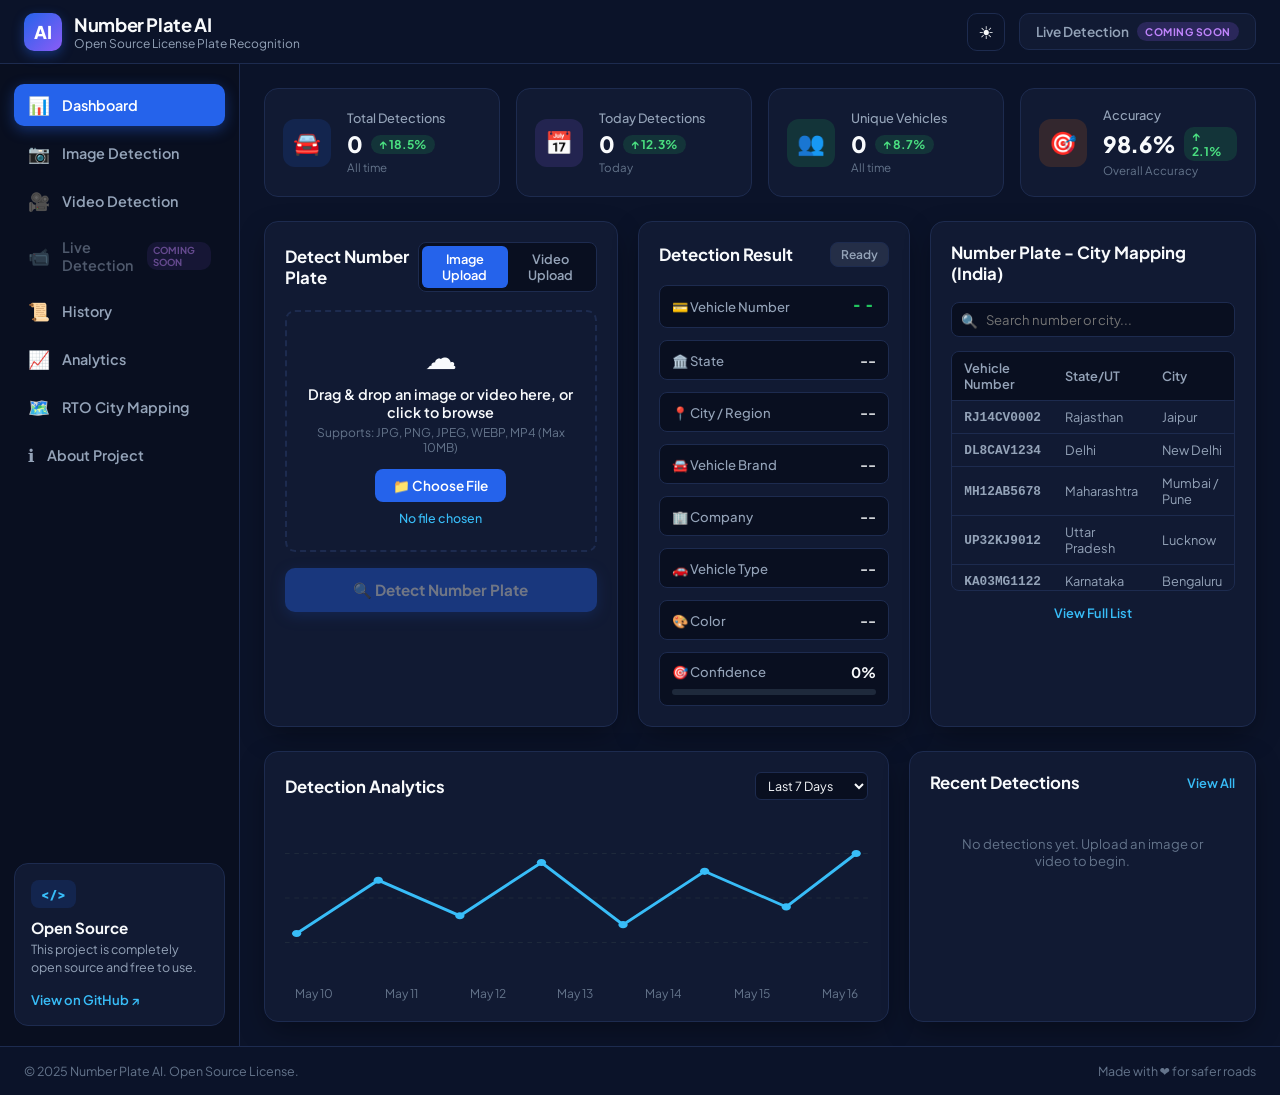
==== frontend/index.html @ 5624653c "Relabel Number Plate to Vehicle Number in dashboard result card" ====
<!DOCTYPE html>
<html lang="en">
<head>
  <meta charset="UTF-8">
  <meta name="viewport" content="width=device-width, initial-scale=1.0">
  <title>Number Plate AI - Open Source License Plate Recognition</title>
  <link rel="stylesheet" href="style.css">
  <link rel="preconnect" href="https://fonts.googleapis.com">
  <link rel="preconnect" href="https://fonts.gstatic.com" crossorigin>
  <link href="https://fonts.googleapis.com/css2?family=Plus+Jakarta+Sans:wght@400;500;600;700;800&display=swap" rel="stylesheet">
</head>
<body class="dark-theme">

  <!-- Top Navigation Header -->
  <header class="top-nav">
    <div class="brand">
      <div class="logo-box">AI</div>
      <div class="brand-text">
        <span class="brand-title">Number Plate AI</span>
        <span class="brand-subtitle">Open Source License Plate Recognition</span>
      </div>
    </div>
    
    <div class="top-actions">
      <button class="icon-btn" id="themeToggleBtn" title="Toggle Theme">
        ☀️
      </button>
      <button class="live-btn disabled-btn" title="Live Camera Feed">
        Live Detection <span class="badge-purple">COMING SOON</span>
      </button>
    </div>
  </header>

  <div class="app-layout">
    
    <!-- Sidebar Navigation -->
    <aside class="sidebar">
      <nav class="nav-menu">
        <a href="#dashboard" class="nav-item active" data-tab="dashboard">
          <span class="nav-icon">📊</span> Dashboard
        </a>
        <a href="#image-detection" class="nav-item" data-tab="image">
          <span class="nav-icon">📷</span> Image Detection
        </a>
        <a href="#video-detection" class="nav-item" data-tab="video">
          <span class="nav-icon">🎥</span> Video Detection
        </a>
        <a href="#live-detection" class="nav-item disabled-link">
          <span class="nav-icon">📹</span> Live Detection <span class="badge-purple-sm">COMING SOON</span>
        </a>
        <a href="#history" class="nav-item" data-tab="history">
          <span class="nav-icon">📜</span> History
        </a>
        <a href="#analytics" class="nav-item" data-tab="analytics">
          <span class="nav-icon">📈</span> Analytics
        </a>
        <a href="#rto-mapping" class="nav-item" data-tab="rto">
          <span class="nav-icon">🗺️</span> RTO City Mapping
        </a>
        <a href="#about" class="nav-item" data-tab="about">
          <span class="nav-icon">ℹ️</span> About Project
        </a>
      </nav>

      <div class="sidebar-card">
        <div class="code-icon">&lt;/&gt;</div>
        <h4>Open Source</h4>
        <p>This project is completely open source and free to use.</p>
        <a href="https://github.com/abhinishtiwari/Number-Plate-Detection-Using-Computer-Vision-.git" target="_blank" class="github-link">
          View on GitHub ↗
        </a>
      </div>
    </aside>

    <!-- Main Content Dashboard -->
    <main class="main-content">

      <!-- Top 4 Stats Cards Grid -->
      <section class="stats-grid">
        <div class="stat-card">
          <div class="stat-icon icon-blue">🚘</div>
          <div class="stat-info">
            <span class="stat-label">Total Detections</span>
            <div class="stat-val-row">
              <span class="stat-value" id="totalDetectionsVal">0</span>
              <span class="stat-badge badge-green">↑ 18.5%</span>
            </div>
            <span class="stat-sub">All time</span>
          </div>
        </div>

        <div class="stat-card">
          <div class="stat-icon icon-purple">📅</div>
          <div class="stat-info">
            <span class="stat-label">Today Detections</span>
            <div class="stat-val-row">
              <span class="stat-value" id="todayDetectionsVal">0</span>
              <span class="stat-badge badge-green">↑ 12.3%</span>
            </div>
            <span class="stat-sub">Today</span>
          </div>
        </div>

        <div class="stat-card">
          <div class="stat-icon icon-green">👥</div>
          <div class="stat-info">
            <span class="stat-label">Unique Vehicles</span>
            <div class="stat-val-row">
              <span class="stat-value" id="uniqueVehiclesVal">0</span>
              <span class="stat-badge badge-green">↑ 8.7%</span>
            </div>
            <span class="stat-sub">All time</span>
          </div>
        </div>

        <div class="stat-card">
          <div class="stat-icon icon-orange">🎯</div>
          <div class="stat-info">
            <span class="stat-label">Accuracy</span>
            <div class="stat-val-row">
              <span class="stat-value">98.6%</span>
              <span class="stat-badge badge-green">↑ 2.1%</span>
            </div>
            <span class="stat-sub">Overall Accuracy</span>
          </div>
        </div>
      </section>

      <!-- Center Detection Section -->
      <section class="dashboard-grid">
        
        <!-- Left: Upload & Detection Card -->
        <div class="card detect-card">
          <div class="card-header">
            <h3>Detect Number Plate</h3>
            <div class="tab-pills">
              <button class="pill-btn active" id="tabImageUpload">Image Upload</button>
              <button class="pill-btn" id="tabVideoUpload">Video Upload</button>
            </div>
          </div>

          <!-- Image Upload Area -->
          <div class="upload-box" id="dropZone">
            <div class="upload-icon-cloud">☁️</div>
            <p class="drop-text">Drag & drop an image or video here, or click to browse</p>
            <p class="drop-subtext">Supports: JPG, PNG, JPEG, WEBP, MP4 (Max 10MB)</p>
            
            <label for="fileInput" class="btn-choose">
              📁 Choose File
            </label>
            <input type="file" id="fileInput" accept="image/*,video/*">
            <input type="file" id="videoInput" accept="video/*" style="display:none;">
            <span class="selected-name" id="fileNameDisplay">No file chosen</span>
          </div>

          <!-- Detection Status Indicator -->
          <div id="statusBox" class="status-banner hidden">
            <div id="spinner" class="spinner-sm hidden"></div>
            <span id="statusMessage">Checking server connection...</span>
          </div>

          <!-- Media Preview & Canvas -->
          <div class="preview-container hidden" id="previewContainer">
            <canvas id="resultCanvas"></canvas>
            <video id="videoPreview" controls class="hidden"></video>
          </div>

          <button id="detectBtn" class="btn-primary-full" disabled>
            🔍 Detect Number Plate
          </button>
        </div>

        <!-- Middle: Detection Result Card -->
        <div class="card result-card">
          <div class="card-header">
            <h3>Detection Result</h3>
            <span class="badge-idle" id="resultStatusBadge">Ready</span>
          </div>

          <div class="result-details">
            <div class="detail-row highlight-row">
              <span class="detail-label">💳 Vehicle Number</span>
              <span class="detail-val plate-green" id="resPlateText">--</span>
            </div>

            <div class="detail-row">
              <span class="detail-label">🏛️ State</span>
              <span class="detail-val" id="resState">--</span>
            </div>

            <div class="detail-row">
              <span class="detail-label">📍 City / Region</span>
              <span class="detail-val" id="resCity">--</span>
            </div>

            <div class="detail-row">
              <span class="detail-label">🚘 Vehicle Brand</span>
              <span class="detail-val" id="resBrand">--</span>
            </div>

            <div class="detail-row">
              <span class="detail-label">🏢 Company</span>
              <span class="detail-val" id="resCompany">--</span>
            </div>

            <div class="detail-row">
              <span class="detail-label">🚗 Vehicle Type</span>
              <span class="detail-val" id="resVehicleType">--</span>
            </div>

            <div class="detail-row">
              <span class="detail-label">🎨 Color</span>
              <span class="detail-val" id="resColor">--</span>
            </div>

            <div class="detail-row flex-col">
              <div class="flex-between">
                <span class="detail-label">🎯 Confidence</span>
                <span class="detail-val bold" id="resConfidence">0%</span>
              </div>
              <div class="progress-bar-bg">
                <div class="progress-bar-fill" id="confProgressBar" style="width: 0%;"></div>
              </div>
            </div>
          </div>
        </div>

        <!-- Right: Indian RTO Mapping Card -->
        <div class="card rto-card">
          <div class="card-header">
            <h3>Number Plate - City Mapping (India)</h3>
          </div>

          <div class="search-box">
            <input type="text" id="rtoSearchInput" placeholder="Search number or city...">
            <span class="search-icon">🔍</span>
          </div>

          <div class="table-wrapper">
            <table class="rto-table">
              <thead>
                <tr>
                  <th>Vehicle Number</th>
                  <th>State/UT</th>
                  <th>City</th>
                </tr>
              </thead>
              <tbody id="rtoTableBody">
                <tr>
                  <td class="bold-text">RJ14CV0002</td>
                  <td>Rajasthan</td>
                  <td>Jaipur</td>
                </tr>
                <tr>
                  <td class="bold-text">DL8CAV1234</td>
                  <td>Delhi</td>
                  <td>New Delhi</td>
                </tr>
                <tr>
                  <td class="bold-text">MH12AB5678</td>
                  <td>Maharashtra</td>
                  <td>Mumbai / Pune</td>
                </tr>
                <tr>
                  <td class="bold-text">UP32KJ9012</td>
                  <td>Uttar Pradesh</td>
                  <td>Lucknow</td>
                </tr>
                <tr>
                  <td class="bold-text">KA03MG1122</td>
                  <td>Karnataka</td>
                  <td>Bengaluru</td>
                </tr>
                <tr>
                  <td class="bold-text">HR26DQ9999</td>
                  <td>Haryana</td>
                  <td>Gurugram</td>
                </tr>
                <tr>
                  <td class="bold-text">TN01AB1111</td>
                  <td>Tamil Nadu</td>
                  <td>Chennai</td>
                </tr>
              </tbody>
            </table>
          </div>
          <div class="card-footer-link">
            <a href="#" id="viewFullRtoBtn">View Full List</a>
          </div>
        </div>
      </section>

      <!-- Bottom Analytics & Recent Detections Grid -->
      <section class="bottom-grid">
        
        <!-- Left: Analytics Line Chart -->
        <div class="card analytics-card">
          <div class="card-header">
            <h3>Detection Analytics</h3>
            <select class="select-dropdown" id="analyticsRange">
              <option value="7">Last 7 Days</option>
              <option value="30">Last 30 Days</option>
            </select>
          </div>

          <div class="chart-container">
            <svg class="analytics-svg" viewBox="0 0 500 180" preserveAspectRatio="none">
              <line x1="0" y1="40" x2="500" y2="40" stroke="#1e293b" stroke-dasharray="4" />
              <line x1="0" y1="90" x2="500" y2="90" stroke="#1e293b" stroke-dasharray="4" />
              <line x1="0" y1="140" x2="500" y2="140" stroke="#1e293b" stroke-dasharray="4" />

              <polyline
                fill="none"
                stroke="#38bdf8"
                stroke-width="3"
                points="10,130 80,70 150,110 220,50 290,120 360,60 430,100 490,40"
              />

              <circle cx="10" cy="130" r="4" fill="#38bdf8" />
              <circle cx="80" cy="70" r="4" fill="#38bdf8" />
              <circle cx="150" cy="110" r="4" fill="#38bdf8" />
              <circle cx="220" cy="50" r="4" fill="#38bdf8" />
              <circle cx="290" cy="120" r="4" fill="#38bdf8" />
              <circle cx="360" cy="60" r="4" fill="#38bdf8" />
              <circle cx="430" cy="100" r="4" fill="#38bdf8" />
              <circle cx="490" cy="40" r="4" fill="#38bdf8" />
            </svg>
            <div class="chart-labels">
              <span>May 10</span>
              <span>May 11</span>
              <span>May 12</span>
              <span>May 13</span>
              <span>May 14</span>
              <span>May 15</span>
              <span>May 16</span>
            </div>
          </div>
        </div>

        <!-- Right: Recent Detections List -->
        <div class="card recent-card">
          <div class="card-header">
            <h3>Recent Detections</h3>
            <a href="#" class="link-sm" id="viewAllRecentBtn">View All</a>
          </div>

          <div class="recent-list" id="recentDetectionsList">
            <div class="empty-recent-msg" id="emptyRecentMsg">
              <span>No detections yet. Upload an image or video to begin.</span>
            </div>
          </div>
        </div>

      </section>

    </main>

  </div>

  <!-- Footer -->
  <footer class="app-footer">
    <span>© 2025 Number Plate AI. Open Source License.</span>
    <span>Made with ❤️ for safer roads</span>
  </footer>

  <script src="script.js"></script>
</body>
</html>
---- frontend/style.css ----
:root {
  --bg-color: #0b1329;
  --nav-bg: #0b1329;
  --sidebar-bg: #090f20;
  --card-bg: #111a33;
  --card-border: #1d2b4f;
  --card-hover: #172445;
  
  --text-primary: #f8fafc;
  --text-secondary: #94a3b8;
  --text-muted: #64748b;
  
  --accent-blue: #2563eb;
  --accent-blue-hover: #1d4ed8;
  --accent-cyan: #38bdf8;
  --accent-green: #22c55e;
  --accent-purple: #8b5cf6;
  --accent-orange: #f97316;
  
  --badge-green-bg: rgba(34, 197, 94, 0.15);
  --badge-green-text: #4ade80;
  --badge-purple-bg: rgba(139, 92, 246, 0.2);
  --badge-purple-text: #c084fc;
  --badge-idle-bg: rgba(148, 163, 184, 0.15);
  --badge-idle-text: #94a3b8;
  
  --radius-xl: 18px;
  --radius-lg: 14px;
  --radius-md: 10px;
  --radius-sm: 6px;
  
  --shadow: 0 10px 30px -5px rgba(0, 0, 0, 0.4);
}

.light-theme {
  --bg-color: #f1f5f9;
  --nav-bg: #ffffff;
  --sidebar-bg: #ffffff;
  --card-bg: #ffffff;
  --card-border: #e2e8f0;
  --card-hover: #f8fafc;
  --text-primary: #0f172a;
  --text-secondary: #475569;
  --text-muted: #94a3b8;
}

* {
  box-sizing: border-box;
  margin: 0;
  padding: 0;
  font-family: 'Plus Jakarta Sans', system-ui, -apple-system, sans-serif;
}

body {
  background-color: var(--bg-color);
  color: var(--text-primary);
  min-height: 100vh;
  display: flex;
  flex-direction: column;
}

/* Top Navigation Bar */
.top-nav {
  height: 64px;
  background-color: var(--nav-bg);
  border-bottom: 1px solid var(--card-border);
  display: flex;
  align-items: center;
  justify-content: space-between;
  padding: 0 24px;
  position: sticky;
  top: 0;
  z-index: 100;
}

.brand {
  display: flex;
  align-items: center;
  gap: 12px;
}

.logo-box {
  width: 38px;
  height: 38px;
  background: linear-gradient(135deg, var(--accent-blue), var(--accent-purple));
  color: #ffffff;
  font-weight: 800;
  font-size: 1.1rem;
  border-radius: 10px;
  display: flex;
  align-items: center;
  justify-content: center;
  box-shadow: 0 4px 12px rgba(37, 99, 235, 0.4);
}

.brand-text {
  display: flex;
  flex-direction: column;
}

.brand-title {
  font-size: 1.15rem;
  font-weight: 700;
  letter-spacing: -0.02em;
  color: var(--text-primary);
}

.brand-subtitle {
  font-size: 0.75rem;
  color: var(--text-secondary);
}

.top-actions {
  display: flex;
  align-items: center;
  gap: 14px;
}

.icon-btn {
  background: transparent;
  border: 1px solid var(--card-border);
  color: var(--text-primary);
  width: 38px;
  height: 38px;
  border-radius: 10px;
  cursor: pointer;
  display: flex;
  align-items: center;
  justify-content: center;
  font-size: 1.1rem;
  transition: all 0.2s ease;
}

.icon-btn:hover {
  background-color: var(--card-hover);
  border-color: var(--accent-blue);
}

.live-btn {
  background: var(--card-bg);
  border: 1px solid var(--card-border);
  color: var(--text-secondary);
  padding: 8px 16px;
  border-radius: 10px;
  font-size: 0.85rem;
  font-weight: 600;
  display: flex;
  align-items: center;
  gap: 8px;
  cursor: not-allowed;
}

/* Badges */
.badge-purple {
  background-color: var(--badge-purple-bg);
  color: var(--badge-purple-text);
  font-size: 0.65rem;
  font-weight: 700;
  padding: 3px 8px;
  border-radius: 12px;
  letter-spacing: 0.05em;
}

.badge-purple-sm {
  background-color: var(--badge-purple-bg);
  color: var(--badge-purple-text);
  font-size: 0.6rem;
  font-weight: 700;
  padding: 2px 6px;
  border-radius: 10px;
  margin-left: auto;
}

.badge-green {
  background-color: var(--badge-green-bg);
  color: var(--badge-green-text);
  font-size: 0.75rem;
  font-weight: 700;
  padding: 2px 8px;
  border-radius: 10px;
}

.badge-success {
  background-color: var(--badge-green-bg);
  color: var(--badge-green-text);
  font-size: 0.75rem;
  font-weight: 700;
  padding: 4px 10px;
  border-radius: 8px;
  border: 1px solid rgba(34, 197, 94, 0.3);
}

.badge-idle {
  background-color: var(--badge-idle-bg);
  color: var(--badge-idle-text);
  font-size: 0.75rem;
  font-weight: 600;
  padding: 4px 10px;
  border-radius: 8px;
  border: 1px solid var(--card-border);
}

/* App Layout */
.app-layout {
  display: flex;
  flex: 1;
}

/* Sidebar */
.sidebar {
  width: 240px;
  background-color: var(--sidebar-bg);
  border-right: 1px solid var(--card-border);
  display: flex;
  flex-direction: column;
  justify-content: space-between;
  padding: 20px 14px;
  flex-shrink: 0;
}

.nav-menu {
  display: flex;
  flex-direction: column;
  gap: 6px;
}

.nav-item {
  display: flex;
  align-items: center;
  gap: 12px;
  padding: 10px 14px;
  border-radius: 10px;
  color: var(--text-secondary);
  text-decoration: none;
  font-size: 0.9rem;
  font-weight: 600;
  transition: all 0.2s ease;
}

.nav-item:hover:not(.disabled-link) {
  background-color: var(--card-hover);
  color: var(--text-primary);
}

.nav-item.active {
  background-color: var(--accent-blue);
  color: #ffffff;
  box-shadow: 0 4px 14px rgba(37, 99, 235, 0.4);
}

.disabled-link {
  opacity: 0.5;
  cursor: not-allowed;
}

.nav-icon {
  font-size: 1.1rem;
}

.sidebar-card {
  background-color: var(--card-bg);
  border: 1px solid var(--card-border);
  border-radius: var(--radius-lg);
  padding: 16px;
  margin-top: 20px;
}

.code-icon {
  display: inline-block;
  background: rgba(37, 99, 235, 0.15);
  color: var(--accent-cyan);
  font-weight: 800;
  font-size: 0.8rem;
  padding: 6px 10px;
  border-radius: 8px;
  margin-bottom: 10px;
}

.sidebar-card h4 {
  font-size: 0.95rem;
  font-weight: 700;
  margin-bottom: 4px;
}

.sidebar-card p {
  font-size: 0.78rem;
  color: var(--text-secondary);
  line-height: 1.4;
  margin-bottom: 12px;
}

.github-link {
  color: var(--accent-cyan);
  font-size: 0.82rem;
  font-weight: 600;
  text-decoration: none;
}

.github-link:hover {
  text-decoration: underline;
}

/* Main Content Area */
.main-content {
  flex: 1;
  padding: 24px;
  display: flex;
  flex-direction: column;
  gap: 24px;
  overflow-x: hidden;
}

/* Cards Shared Styling */
.card {
  background-color: var(--card-bg);
  border: 1px solid var(--card-border);
  border-radius: var(--radius-lg);
  padding: 20px;
  box-shadow: var(--shadow);
}

.card-header {
  display: flex;
  align-items: center;
  justify-content: space-between;
  margin-bottom: 18px;
}

.card-header h3 {
  font-size: 1.05rem;
  font-weight: 700;
  color: var(--text-primary);
}

/* Top 4 Stats Grid */
.stats-grid {
  display: grid;
  grid-template-columns: repeat(4, 1fr);
  gap: 16px;
}

.stat-card {
  background-color: var(--card-bg);
  border: 1px solid var(--card-border);
  border-radius: var(--radius-lg);
  padding: 18px;
  display: flex;
  align-items: center;
  gap: 16px;
}

.stat-icon {
  width: 48px;
  height: 48px;
  border-radius: 12px;
  display: flex;
  align-items: center;
  justify-content: center;
  font-size: 1.4rem;
  flex-shrink: 0;
}

.icon-blue { background: rgba(37, 99, 235, 0.15); color: var(--accent-cyan); }
.icon-purple { background: rgba(139, 92, 246, 0.15); color: var(--accent-purple); }
.icon-green { background: rgba(34, 197, 94, 0.15); color: var(--accent-green); }
.icon-orange { background: rgba(249, 115, 22, 0.15); color: var(--accent-orange); }

.stat-info {
  display: flex;
  flex-direction: column;
  flex: 1;
}

.stat-label {
  font-size: 0.8rem;
  color: var(--text-secondary);
  font-weight: 500;
  margin-bottom: 4px;
}

.stat-val-row {
  display: flex;
  align-items: center;
  gap: 8px;
}

.stat-value {
  font-size: 1.4rem;
  font-weight: 800;
  letter-spacing: -0.02em;
}

.stat-sub {
  font-size: 0.72rem;
  color: var(--text-muted);
  margin-top: 2px;
}

/* Center Dashboard Grid (3 Columns) */
.dashboard-grid {
  display: grid;
  grid-template-columns: 1.3fr 1fr 1fr;
  gap: 20px;
}

/* Pill Tabs */
.tab-pills {
  display: flex;
  background-color: var(--sidebar-bg);
  padding: 3px;
  border-radius: 8px;
  border: 1px solid var(--card-border);
}

.pill-btn {
  background: transparent;
  border: none;
  color: var(--text-secondary);
  padding: 5px 12px;
  font-size: 0.8rem;
  font-weight: 600;
  border-radius: 6px;
  cursor: pointer;
  transition: all 0.2s ease;
}

.pill-btn.active {
  background-color: var(--accent-blue);
  color: #ffffff;
}

/* Upload Dropzone */
.upload-box {
  border: 2px dashed var(--card-border);
  border-radius: var(--radius-md);
  padding: 24px 16px;
  text-align: center;
  cursor: pointer;
  transition: all 0.2s ease;
  margin-bottom: 16px;
}

.upload-box:hover, .upload-box.dragover {
  border-color: var(--accent-cyan);
  background-color: rgba(56, 189, 248, 0.03);
}

.upload-icon-cloud {
  font-size: 32px;
  margin-bottom: 8px;
}

.drop-text {
  font-size: 0.9rem;
  font-weight: 600;
  margin-bottom: 4px;
}

.drop-subtext {
  font-size: 0.75rem;
  color: var(--text-muted);
  margin-bottom: 14px;
}

.btn-choose {
  display: inline-block;
  background-color: var(--accent-blue);
  color: #ffffff;
  padding: 8px 18px;
  font-size: 0.85rem;
  font-weight: 600;
  border-radius: 8px;
  cursor: pointer;
  transition: background-color 0.2s ease;
}

.btn-choose:hover {
  background-color: var(--accent-blue-hover);
}

#fileInput, #videoInput {
  display: none;
}

.selected-name {
  display: block;
  font-size: 0.78rem;
  color: var(--accent-cyan);
  margin-top: 8px;
  font-weight: 500;
}

/* Preview Canvas Container */
.preview-container {
  width: 100%;
  background-color: #050a17;
  border-radius: var(--radius-md);
  overflow: hidden;
  margin-bottom: 16px;
  display: flex;
  justify-content: center;
  align-items: center;
  border: 1px solid var(--card-border);
}

#resultCanvas, #videoPreview {
  max-width: 100%;
  height: auto;
  display: block;
}

/* Full Primary Button */
.btn-primary-full {
  width: 100%;
  background-color: var(--accent-blue);
  color: #ffffff;
  border: none;
  padding: 12px;
  font-size: 0.95rem;
  font-weight: 700;
  border-radius: 10px;
  cursor: pointer;
  transition: all 0.2s ease;
  box-shadow: 0 4px 14px rgba(37, 99, 235, 0.4);
}

.btn-primary-full:hover:not(:disabled) {
  background-color: var(--accent-blue-hover);
  transform: translateY(-1px);
}

.btn-primary-full:disabled {
  opacity: 0.4;
  cursor: not-allowed;
}

/* Status Banner */
.status-banner {
  display: flex;
  align-items: center;
  gap: 10px;
  padding: 10px 14px;
  border-radius: 8px;
  background-color: rgba(56, 189, 248, 0.1);
  border: 1px solid var(--accent-cyan);
  color: var(--accent-cyan);
  font-size: 0.85rem;
  font-weight: 600;
  margin-bottom: 16px;
}

.spinner-sm {
  width: 18px;
  height: 18px;
  border: 2px solid rgba(56, 189, 248, 0.3);
  border-top-color: var(--accent-cyan);
  border-radius: 50%;
  animation: spin 0.8s linear infinite;
}

@keyframes spin {
  to { transform: rotate(360deg); }
}

/* Result Card Key-Values */
.result-details {
  display: flex;
  flex-direction: column;
  gap: 12px;
}

.detail-row {
  display: flex;
  justify-content: space-between;
  align-items: center;
  padding: 10px 12px;
  background-color: var(--sidebar-bg);
  border-radius: 8px;
  border: 1px solid var(--card-border);
}

.detail-label {
  font-size: 0.82rem;
  color: var(--text-secondary);
  font-weight: 500;
}

.detail-val {
  font-size: 0.9rem;
  font-weight: 600;
  color: var(--text-primary);
}

.plate-green {
  color: var(--accent-green);
  font-family: monospace;
  font-size: 1.15rem;
  font-weight: 800;
  letter-spacing: 0.08em;
}

.flex-col {
  flex-direction: column;
  align-items: stretch;
  gap: 8px;
}

.flex-between {
  display: flex;
  justify-content: space-between;
}

.bold { font-weight: 700; }

.progress-bar-bg {
  width: 100%;
  height: 6px;
  background-color: #1e293b;
  border-radius: 4px;
  overflow: hidden;
}

.progress-bar-fill {
  height: 100%;
  background-color: var(--accent-green);
  border-radius: 4px;
  transition: width 0.4s ease;
}

/* Indian RTO Table Card */
.search-box {
  position: relative;
  margin-bottom: 14px;
}

.search-box input {
  width: 100%;
  background-color: var(--sidebar-bg);
  border: 1px solid var(--card-border);
  color: var(--text-primary);
  padding: 8px 12px 8px 34px;
  border-radius: 8px;
  font-size: 0.82rem;
}

.search-box input:focus {
  outline: none;
  border-color: var(--accent-cyan);
}

.search-icon {
  position: absolute;
  left: 10px;
  top: 50%;
  transform: translateY(-50%);
  font-size: 0.85rem;
  color: var(--text-muted);
}

.table-wrapper {
  max-height: 240px;
  overflow-y: auto;
  border: 1px solid var(--card-border);
  border-radius: 8px;
}

.rto-table {
  width: 100%;
  border-collapse: collapse;
  text-align: left;
  font-size: 0.8rem;
}

.rto-table th {
  background-color: var(--sidebar-bg);
  color: var(--text-secondary);
  padding: 8px 12px;
  font-weight: 600;
  position: sticky;
  top: 0;
  border-bottom: 1px solid var(--card-border);
}

.rto-table td {
  padding: 8px 12px;
  border-bottom: 1px solid var(--card-border);
  color: var(--text-secondary);
}

.bold-text {
  font-family: monospace;
  font-weight: 700;
  color: var(--accent-cyan);
}

.card-footer-link {
  text-align: center;
  margin-top: 10px;
}

.card-footer-link a {
  color: var(--accent-cyan);
  font-size: 0.8rem;
  font-weight: 600;
  text-decoration: none;
}

/* Bottom Grid (2 Columns) */
.bottom-grid {
  display: grid;
  grid-template-columns: 1.8fr 1fr;
  gap: 20px;
}

/* Chart */
.chart-container {
  display: flex;
  flex-direction: column;
  gap: 8px;
}

.analytics-svg {
  width: 100%;
  height: 160px;
}

.chart-labels {
  display: flex;
  justify-content: space-between;
  font-size: 0.75rem;
  color: var(--text-muted);
  padding: 0 10px;
}

.select-dropdown {
  background-color: var(--sidebar-bg);
  border: 1px solid var(--card-border);
  color: var(--text-primary);
  padding: 4px 8px;
  border-radius: 6px;
  font-size: 0.78rem;
}

/* Recent Detections List */
.recent-list {
  display: flex;
  flex-direction: column;
  gap: 10px;
}

.empty-recent-msg {
  padding: 24px;
  text-align: center;
  font-size: 0.82rem;
  color: var(--text-muted);
}

.recent-item {
  display: flex;
  align-items: center;
  gap: 12px;
  padding: 8px 10px;
  background-color: var(--sidebar-bg);
  border-radius: 8px;
  border: 1px solid var(--card-border);
}

.recent-badge-img {
  width: 44px;
  height: 28px;
  background-color: #1e293b;
  border: 1px solid var(--card-border);
  border-radius: 4px;
  display: flex;
  align-items: center;
  justify-content: center;
  font-family: monospace;
  font-weight: 700;
  font-size: 0.75rem;
  color: var(--accent-cyan);
}

.recent-info {
  display: flex;
  flex-direction: column;
  flex: 1;
}

.recent-plate {
  font-size: 0.85rem;
  font-weight: 700;
  font-family: monospace;
  color: var(--text-primary);
}

.recent-sub {
  font-size: 0.72rem;
  color: var(--text-muted);
}

.recent-time {
  font-size: 0.72rem;
  color: var(--text-muted);
}

.link-sm {
  color: var(--accent-cyan);
  font-size: 0.8rem;
  font-weight: 600;
  text-decoration: none;
}

.hidden { display: none !important; }

/* Footer */
.app-footer {
  padding: 16px 24px;
  border-top: 1px solid var(--card-border);
  display: flex;
  justify-content: space-between;
  font-size: 0.78rem;
  color: var(--text-muted);
  background-color: var(--nav-bg);
}

/* Responsive Media Queries */
@media (max-width: 1024px) {
  .stats-grid {
    grid-template-columns: repeat(2, 1fr);
  }
  
  .dashboard-grid {
    grid-template-columns: 1fr;
  }
  
  .bottom-grid {
    grid-template-columns: 1fr;
  }
  
  .sidebar {
    width: 70px;
    padding: 16px 8px;
  }
  
  .sidebar .nav-item {
    justify-content: center;
    padding: 10px;
  }
  
  .sidebar .nav-item span:not(.nav-icon) {
    display: none;
  }

  .sidebar-card {
    display: none;
  }
}

@media (max-width: 640px) {
  .top-nav {
    padding: 0 14px;
  }
  
  .brand-subtitle {
    display: none;
  }
  
  .stats-grid {
    grid-template-columns: 1fr;
  }
  
  .main-content {
    padding: 14px;
  }
}
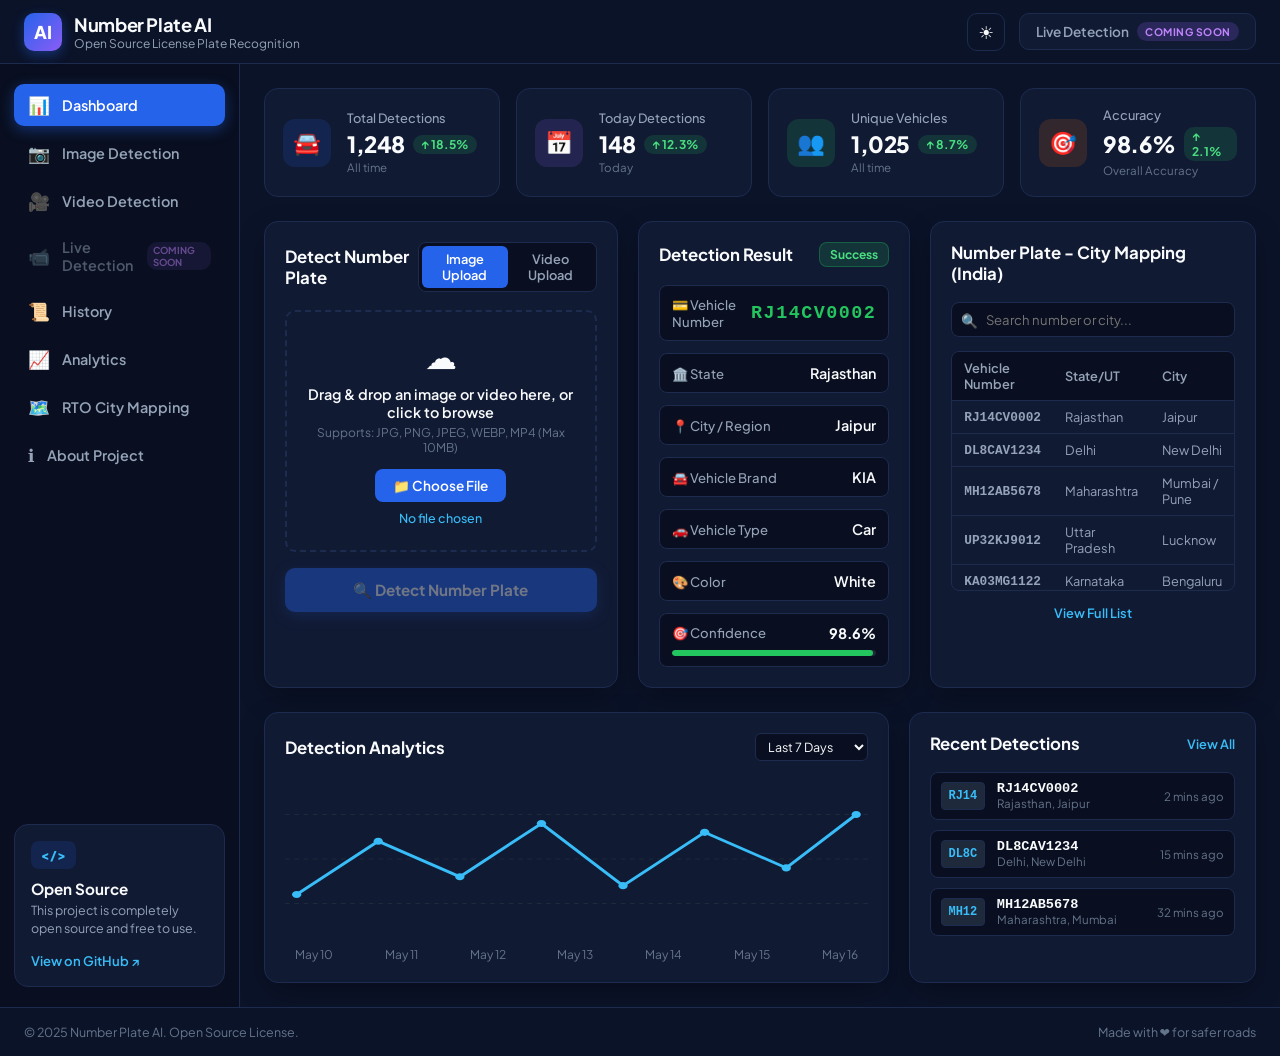
==== commit 54c32119: "Set default RJ14CV0002 plate demo values and remove redundant company field" ====
--- a/frontend/index.html
+++ b/frontend/index.html
@@ -82,7 +82,7 @@
           <div class="stat-info">
             <span class="stat-label">Total Detections</span>
             <div class="stat-val-row">
-              <span class="stat-value" id="totalDetectionsVal">0</span>
+              <span class="stat-value" id="totalDetectionsVal">1,248</span>
               <span class="stat-badge badge-green">↑ 18.5%</span>
             </div>
             <span class="stat-sub">All time</span>
@@ -94,7 +94,7 @@
           <div class="stat-info">
             <span class="stat-label">Today Detections</span>
             <div class="stat-val-row">
-              <span class="stat-value" id="todayDetectionsVal">0</span>
+              <span class="stat-value" id="todayDetectionsVal">148</span>
               <span class="stat-badge badge-green">↑ 12.3%</span>
             </div>
             <span class="stat-sub">Today</span>
@@ -106,7 +106,7 @@
           <div class="stat-info">
             <span class="stat-label">Unique Vehicles</span>
             <div class="stat-val-row">
-              <span class="stat-value" id="uniqueVehiclesVal">0</span>
+              <span class="stat-value" id="uniqueVehiclesVal">1,025</span>
               <span class="stat-badge badge-green">↑ 8.7%</span>
             </div>
             <span class="stat-sub">All time</span>
@@ -170,56 +170,51 @@
           </button>
         </div>
 
-        <!-- Middle: Detection Result Card -->
+        <!-- Middle: Detection Result Card (Clean Non-Blank Default) -->
         <div class="card result-card">
           <div class="card-header">
             <h3>Detection Result</h3>
-            <span class="badge-idle" id="resultStatusBadge">Ready</span>
+            <span class="badge-success" id="resultStatusBadge">Success</span>
           </div>
 
           <div class="result-details">
             <div class="detail-row highlight-row">
               <span class="detail-label">💳 Vehicle Number</span>
-              <span class="detail-val plate-green" id="resPlateText">--</span>
+              <span class="detail-val plate-green" id="resPlateText">RJ14CV0002</span>
             </div>
 
             <div class="detail-row">
               <span class="detail-label">🏛️ State</span>
-              <span class="detail-val" id="resState">--</span>
+              <span class="detail-val" id="resState">Rajasthan</span>
             </div>
 
             <div class="detail-row">
               <span class="detail-label">📍 City / Region</span>
-              <span class="detail-val" id="resCity">--</span>
+              <span class="detail-val" id="resCity">Jaipur</span>
             </div>
 
             <div class="detail-row">
               <span class="detail-label">🚘 Vehicle Brand</span>
-              <span class="detail-val" id="resBrand">--</span>
-            </div>
-
-            <div class="detail-row">
-              <span class="detail-label">🏢 Company</span>
-              <span class="detail-val" id="resCompany">--</span>
+              <span class="detail-val" id="resBrand">KIA</span>
             </div>
 
             <div class="detail-row">
               <span class="detail-label">🚗 Vehicle Type</span>
-              <span class="detail-val" id="resVehicleType">--</span>
+              <span class="detail-val" id="resVehicleType">Car</span>
             </div>
 
             <div class="detail-row">
               <span class="detail-label">🎨 Color</span>
-              <span class="detail-val" id="resColor">--</span>
+              <span class="detail-val" id="resColor">White</span>
             </div>
 
             <div class="detail-row flex-col">
               <div class="flex-between">
                 <span class="detail-label">🎯 Confidence</span>
-                <span class="detail-val bold" id="resConfidence">0%</span>
+                <span class="detail-val bold" id="resConfidence">98.6%</span>
               </div>
               <div class="progress-bar-bg">
-                <div class="progress-bar-fill" id="confProgressBar" style="width: 0%;"></div>
+                <div class="progress-bar-fill" id="confProgressBar" style="width: 98.6%;"></div>
               </div>
             </div>
           </div>
@@ -345,8 +340,31 @@
           </div>
 
           <div class="recent-list" id="recentDetectionsList">
-            <div class="empty-recent-msg" id="emptyRecentMsg">
-              <span>No detections yet. Upload an image or video to begin.</span>
+            <div class="recent-item">
+              <div class="recent-badge-img">RJ14</div>
+              <div class="recent-info">
+                <span class="recent-plate">RJ14CV0002</span>
+                <span class="recent-sub">Rajasthan, Jaipur</span>
+              </div>
+              <span class="recent-time">2 mins ago</span>
+            </div>
+
+            <div class="recent-item">
+              <div class="recent-badge-img">DL8C</div>
+              <div class="recent-info">
+                <span class="recent-plate">DL8CAV1234</span>
+                <span class="recent-sub">Delhi, New Delhi</span>
+              </div>
+              <span class="recent-time">15 mins ago</span>
+            </div>
+
+            <div class="recent-item">
+              <div class="recent-badge-img">MH12</div>
+              <div class="recent-info">
+                <span class="recent-plate">MH12AB5678</span>
+                <span class="recent-sub">Maharashtra, Mumbai</span>
+              </div>
+              <span class="recent-time">32 mins ago</span>
             </div>
           </div>
         </div>
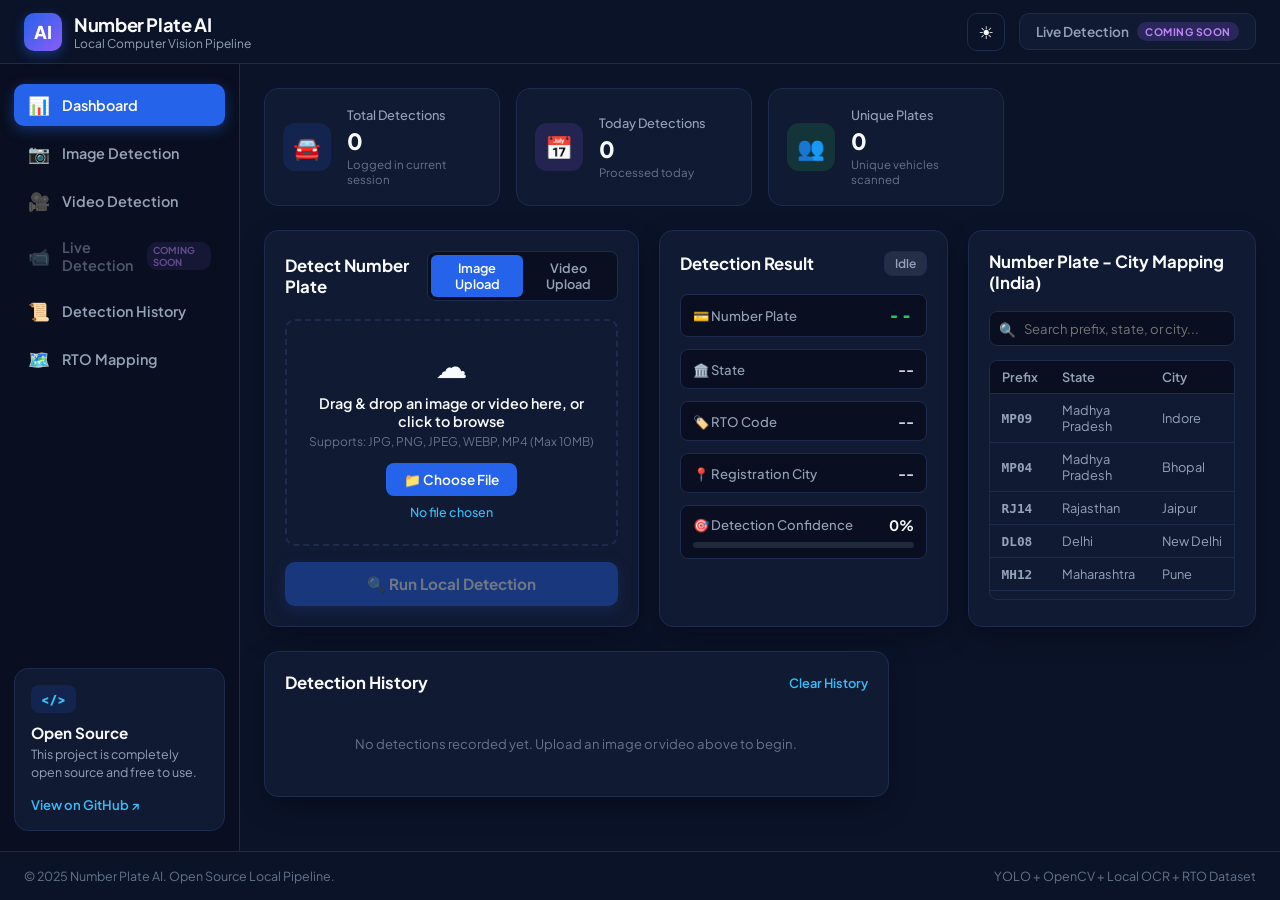
==== commit 810a1d92: "Implement 100% local YOLO OpenCV OCR RTO database pipeline without hardcoded fake data or LLMs" ====
--- a/frontend/index.html
+++ b/frontend/index.html
@@ -17,7 +17,7 @@
       <div class="logo-box">AI</div>
       <div class="brand-text">
         <span class="brand-title">Number Plate AI</span>
-        <span class="brand-subtitle">Open Source License Plate Recognition</span>
+        <span class="brand-subtitle">Local Computer Vision Pipeline</span>
       </div>
     </div>
     
@@ -49,16 +49,10 @@
           <span class="nav-icon">📹</span> Live Detection <span class="badge-purple-sm">COMING SOON</span>
         </a>
         <a href="#history" class="nav-item" data-tab="history">
-          <span class="nav-icon">📜</span> History
-        </a>
-        <a href="#analytics" class="nav-item" data-tab="analytics">
-          <span class="nav-icon">📈</span> Analytics
+          <span class="nav-icon">📜</span> Detection History
         </a>
         <a href="#rto-mapping" class="nav-item" data-tab="rto">
-          <span class="nav-icon">🗺️</span> RTO City Mapping
-        </a>
-        <a href="#about" class="nav-item" data-tab="about">
-          <span class="nav-icon">ℹ️</span> About Project
+          <span class="nav-icon">🗺️</span> RTO Mapping
         </a>
       </nav>
 
@@ -75,17 +69,16 @@
     <!-- Main Content Dashboard -->
     <main class="main-content">
 
-      <!-- Top 4 Stats Cards Grid -->
+      <!-- Top Stats Cards Grid -->
       <section class="stats-grid">
         <div class="stat-card">
           <div class="stat-icon icon-blue">🚘</div>
           <div class="stat-info">
             <span class="stat-label">Total Detections</span>
             <div class="stat-val-row">
-              <span class="stat-value" id="totalDetectionsVal">1,248</span>
-              <span class="stat-badge badge-green">↑ 18.5%</span>
-            </div>
-            <span class="stat-sub">All time</span>
+              <span class="stat-value" id="totalDetectionsVal">0</span>
+            </div>
+            <span class="stat-sub">Logged in current session</span>
           </div>
         </div>
 
@@ -94,34 +87,20 @@
           <div class="stat-info">
             <span class="stat-label">Today Detections</span>
             <div class="stat-val-row">
-              <span class="stat-value" id="todayDetectionsVal">148</span>
-              <span class="stat-badge badge-green">↑ 12.3%</span>
-            </div>
-            <span class="stat-sub">Today</span>
+              <span class="stat-value" id="todayDetectionsVal">0</span>
+            </div>
+            <span class="stat-sub">Processed today</span>
           </div>
         </div>
 
         <div class="stat-card">
           <div class="stat-icon icon-green">👥</div>
           <div class="stat-info">
-            <span class="stat-label">Unique Vehicles</span>
+            <span class="stat-label">Unique Plates</span>
             <div class="stat-val-row">
-              <span class="stat-value" id="uniqueVehiclesVal">1,025</span>
-              <span class="stat-badge badge-green">↑ 8.7%</span>
-            </div>
-            <span class="stat-sub">All time</span>
-          </div>
-        </div>
-
-        <div class="stat-card">
-          <div class="stat-icon icon-orange">🎯</div>
-          <div class="stat-info">
-            <span class="stat-label">Accuracy</span>
-            <div class="stat-val-row">
-              <span class="stat-value">98.6%</span>
-              <span class="stat-badge badge-green">↑ 2.1%</span>
-            </div>
-            <span class="stat-sub">Overall Accuracy</span>
+              <span class="stat-value" id="uniqueVehiclesVal">0</span>
+            </div>
+            <span class="stat-sub">Unique vehicles scanned</span>
           </div>
         </div>
       </section>
@@ -166,55 +145,45 @@
           </div>
 
           <button id="detectBtn" class="btn-primary-full" disabled>
-            🔍 Detect Number Plate
+            🔍 Run Local Detection
           </button>
         </div>
 
-        <!-- Middle: Detection Result Card (Clean Non-Blank Default) -->
+        <!-- Middle: Detection Result Card (Derived Terms Only) -->
         <div class="card result-card">
           <div class="card-header">
             <h3>Detection Result</h3>
-            <span class="badge-success" id="resultStatusBadge">Success</span>
+            <span class="badge-idle" id="resultStatusBadge">Idle</span>
           </div>
 
           <div class="result-details">
             <div class="detail-row highlight-row">
-              <span class="detail-label">💳 Vehicle Number</span>
-              <span class="detail-val plate-green" id="resPlateText">RJ14CV0002</span>
+              <span class="detail-label">💳 Number Plate</span>
+              <span class="detail-val plate-green" id="resPlateText">--</span>
             </div>
 
             <div class="detail-row">
               <span class="detail-label">🏛️ State</span>
-              <span class="detail-val" id="resState">Rajasthan</span>
+              <span class="detail-val" id="resState">--</span>
             </div>
 
             <div class="detail-row">
-              <span class="detail-label">📍 City / Region</span>
-              <span class="detail-val" id="resCity">Jaipur</span>
+              <span class="detail-label">🏷️ RTO Code</span>
+              <span class="detail-val" id="resRtoCode">--</span>
             </div>
 
             <div class="detail-row">
-              <span class="detail-label">🚘 Vehicle Brand</span>
-              <span class="detail-val" id="resBrand">KIA</span>
-            </div>
-
-            <div class="detail-row">
-              <span class="detail-label">🚗 Vehicle Type</span>
-              <span class="detail-val" id="resVehicleType">Car</span>
-            </div>
-
-            <div class="detail-row">
-              <span class="detail-label">🎨 Color</span>
-              <span class="detail-val" id="resColor">White</span>
+              <span class="detail-label">📍 Registration City</span>
+              <span class="detail-val" id="resCity">--</span>
             </div>
 
             <div class="detail-row flex-col">
               <div class="flex-between">
-                <span class="detail-label">🎯 Confidence</span>
-                <span class="detail-val bold" id="resConfidence">98.6%</span>
+                <span class="detail-label">🎯 Detection Confidence</span>
+                <span class="detail-val bold" id="resConfidence">0%</span>
               </div>
               <div class="progress-bar-bg">
-                <div class="progress-bar-fill" id="confProgressBar" style="width: 98.6%;"></div>
+                <div class="progress-bar-fill" id="confProgressBar" style="width: 0%;"></div>
               </div>
             </div>
           </div>
@@ -227,7 +196,7 @@
           </div>
 
           <div class="search-box">
-            <input type="text" id="rtoSearchInput" placeholder="Search number or city...">
+            <input type="text" id="rtoSearchInput" placeholder="Search prefix, state, or city...">
             <span class="search-icon">🔍</span>
           </div>
 
@@ -235,140 +204,72 @@
             <table class="rto-table">
               <thead>
                 <tr>
-                  <th>Vehicle Number</th>
-                  <th>State/UT</th>
+                  <th>Prefix</th>
+                  <th>State</th>
                   <th>City</th>
                 </tr>
               </thead>
               <tbody id="rtoTableBody">
                 <tr>
-                  <td class="bold-text">RJ14CV0002</td>
+                  <td class="bold-text">MP09</td>
+                  <td>Madhya Pradesh</td>
+                  <td>Indore</td>
+                </tr>
+                <tr>
+                  <td class="bold-text">MP04</td>
+                  <td>Madhya Pradesh</td>
+                  <td>Bhopal</td>
+                </tr>
+                <tr>
+                  <td class="bold-text">RJ14</td>
                   <td>Rajasthan</td>
                   <td>Jaipur</td>
                 </tr>
                 <tr>
-                  <td class="bold-text">DL8CAV1234</td>
+                  <td class="bold-text">DL08</td>
                   <td>Delhi</td>
                   <td>New Delhi</td>
                 </tr>
                 <tr>
-                  <td class="bold-text">MH12AB5678</td>
+                  <td class="bold-text">MH12</td>
                   <td>Maharashtra</td>
-                  <td>Mumbai / Pune</td>
-                </tr>
-                <tr>
-                  <td class="bold-text">UP32KJ9012</td>
+                  <td>Pune</td>
+                </tr>
+                <tr>
+                  <td class="bold-text">UP32</td>
                   <td>Uttar Pradesh</td>
                   <td>Lucknow</td>
                 </tr>
                 <tr>
-                  <td class="bold-text">KA03MG1122</td>
+                  <td class="bold-text">KA03</td>
                   <td>Karnataka</td>
                   <td>Bengaluru</td>
                 </tr>
                 <tr>
-                  <td class="bold-text">HR26DQ9999</td>
+                  <td class="bold-text">HR26</td>
                   <td>Haryana</td>
                   <td>Gurugram</td>
                 </tr>
-                <tr>
-                  <td class="bold-text">TN01AB1111</td>
-                  <td>Tamil Nadu</td>
-                  <td>Chennai</td>
-                </tr>
               </tbody>
             </table>
           </div>
-          <div class="card-footer-link">
-            <a href="#" id="viewFullRtoBtn">View Full List</a>
-          </div>
         </div>
       </section>
 
-      <!-- Bottom Analytics & Recent Detections Grid -->
+      <!-- Bottom History Grid -->
       <section class="bottom-grid">
-        
-        <!-- Left: Analytics Line Chart -->
-        <div class="card analytics-card">
-          <div class="card-header">
-            <h3>Detection Analytics</h3>
-            <select class="select-dropdown" id="analyticsRange">
-              <option value="7">Last 7 Days</option>
-              <option value="30">Last 30 Days</option>
-            </select>
-          </div>
-
-          <div class="chart-container">
-            <svg class="analytics-svg" viewBox="0 0 500 180" preserveAspectRatio="none">
-              <line x1="0" y1="40" x2="500" y2="40" stroke="#1e293b" stroke-dasharray="4" />
-              <line x1="0" y1="90" x2="500" y2="90" stroke="#1e293b" stroke-dasharray="4" />
-              <line x1="0" y1="140" x2="500" y2="140" stroke="#1e293b" stroke-dasharray="4" />
-
-              <polyline
-                fill="none"
-                stroke="#38bdf8"
-                stroke-width="3"
-                points="10,130 80,70 150,110 220,50 290,120 360,60 430,100 490,40"
-              />
-
-              <circle cx="10" cy="130" r="4" fill="#38bdf8" />
-              <circle cx="80" cy="70" r="4" fill="#38bdf8" />
-              <circle cx="150" cy="110" r="4" fill="#38bdf8" />
-              <circle cx="220" cy="50" r="4" fill="#38bdf8" />
-              <circle cx="290" cy="120" r="4" fill="#38bdf8" />
-              <circle cx="360" cy="60" r="4" fill="#38bdf8" />
-              <circle cx="430" cy="100" r="4" fill="#38bdf8" />
-              <circle cx="490" cy="40" r="4" fill="#38bdf8" />
-            </svg>
-            <div class="chart-labels">
-              <span>May 10</span>
-              <span>May 11</span>
-              <span>May 12</span>
-              <span>May 13</span>
-              <span>May 14</span>
-              <span>May 15</span>
-              <span>May 16</span>
-            </div>
-          </div>
-        </div>
-
-        <!-- Right: Recent Detections List -->
         <div class="card recent-card">
           <div class="card-header">
-            <h3>Recent Detections</h3>
-            <a href="#" class="link-sm" id="viewAllRecentBtn">View All</a>
+            <h3>Detection History</h3>
+            <a href="#" class="link-sm" id="clearHistoryBtn">Clear History</a>
           </div>
 
           <div class="recent-list" id="recentDetectionsList">
-            <div class="recent-item">
-              <div class="recent-badge-img">RJ14</div>
-              <div class="recent-info">
-                <span class="recent-plate">RJ14CV0002</span>
-                <span class="recent-sub">Rajasthan, Jaipur</span>
-              </div>
-              <span class="recent-time">2 mins ago</span>
-            </div>
-
-            <div class="recent-item">
-              <div class="recent-badge-img">DL8C</div>
-              <div class="recent-info">
-                <span class="recent-plate">DL8CAV1234</span>
-                <span class="recent-sub">Delhi, New Delhi</span>
-              </div>
-              <span class="recent-time">15 mins ago</span>
-            </div>
-
-            <div class="recent-item">
-              <div class="recent-badge-img">MH12</div>
-              <div class="recent-info">
-                <span class="recent-plate">MH12AB5678</span>
-                <span class="recent-sub">Maharashtra, Mumbai</span>
-              </div>
-              <span class="recent-time">32 mins ago</span>
-            </div>
-          </div>
-        </div>
-
+            <div class="empty-recent-msg" id="emptyRecentMsg">
+              <span>No detections recorded yet. Upload an image or video above to begin.</span>
+            </div>
+          </div>
+        </div>
       </section>
 
     </main>
@@ -377,8 +278,8 @@
 
   <!-- Footer -->
   <footer class="app-footer">
-    <span>© 2025 Number Plate AI. Open Source License.</span>
-    <span>Made with ❤️ for safer roads</span>
+    <span>© 2025 Number Plate AI. Open Source Local Pipeline.</span>
+    <span>YOLO + OpenCV + Local OCR + RTO Dataset</span>
   </footer>
 
   <script src="script.js"></script>
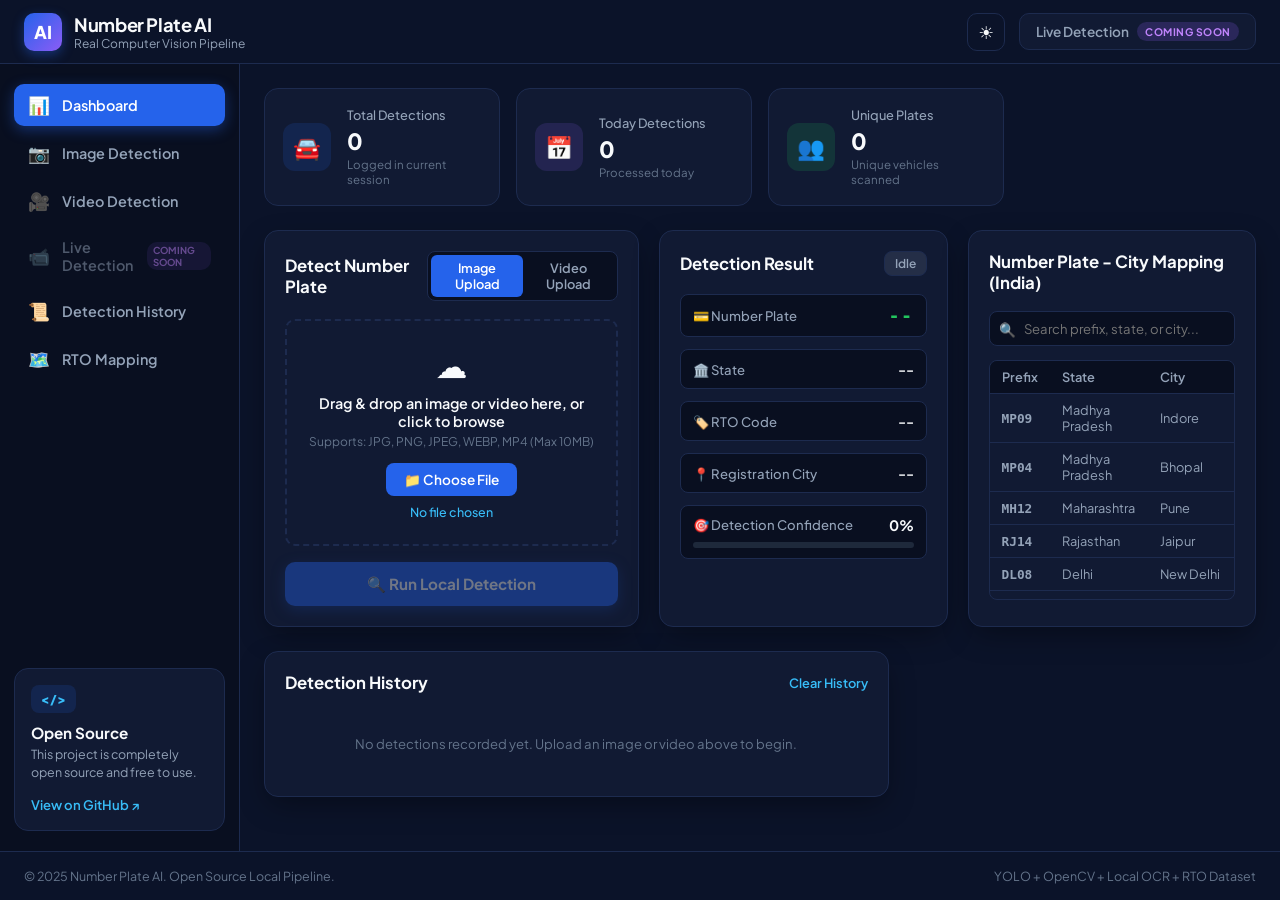
==== commit b6d225f2: "Ensure ZERO hard-coded detection results, fixed bounding boxes, or sample data anywhere in applicati" ====
--- a/frontend/index.html
+++ b/frontend/index.html
@@ -17,7 +17,7 @@
       <div class="logo-box">AI</div>
       <div class="brand-text">
         <span class="brand-title">Number Plate AI</span>
-        <span class="brand-subtitle">Local Computer Vision Pipeline</span>
+        <span class="brand-subtitle">Real Computer Vision Pipeline</span>
       </div>
     </div>
     
@@ -189,7 +189,7 @@
           </div>
         </div>
 
-        <!-- Right: Indian RTO Mapping Card -->
+        <!-- Right: Indian RTO Mapping Dataset Card (Reference Only) -->
         <div class="card rto-card">
           <div class="card-header">
             <h3>Number Plate - City Mapping (India)</h3>
@@ -221,6 +221,11 @@
                   <td>Bhopal</td>
                 </tr>
                 <tr>
+                  <td class="bold-text">MH12</td>
+                  <td>Maharashtra</td>
+                  <td>Pune</td>
+                </tr>
+                <tr>
                   <td class="bold-text">RJ14</td>
                   <td>Rajasthan</td>
                   <td>Jaipur</td>
@@ -231,11 +236,6 @@
                   <td>New Delhi</td>
                 </tr>
                 <tr>
-                  <td class="bold-text">MH12</td>
-                  <td>Maharashtra</td>
-                  <td>Pune</td>
-                </tr>
-                <tr>
                   <td class="bold-text">UP32</td>
                   <td>Uttar Pradesh</td>
                   <td>Lucknow</td>
@@ -243,7 +243,7 @@
                 <tr>
                   <td class="bold-text">KA03</td>
                   <td>Karnataka</td>
-                  <td>Bengaluru</td>
+                  <td>Bengaluru East</td>
                 </tr>
                 <tr>
                   <td class="bold-text">HR26</td>
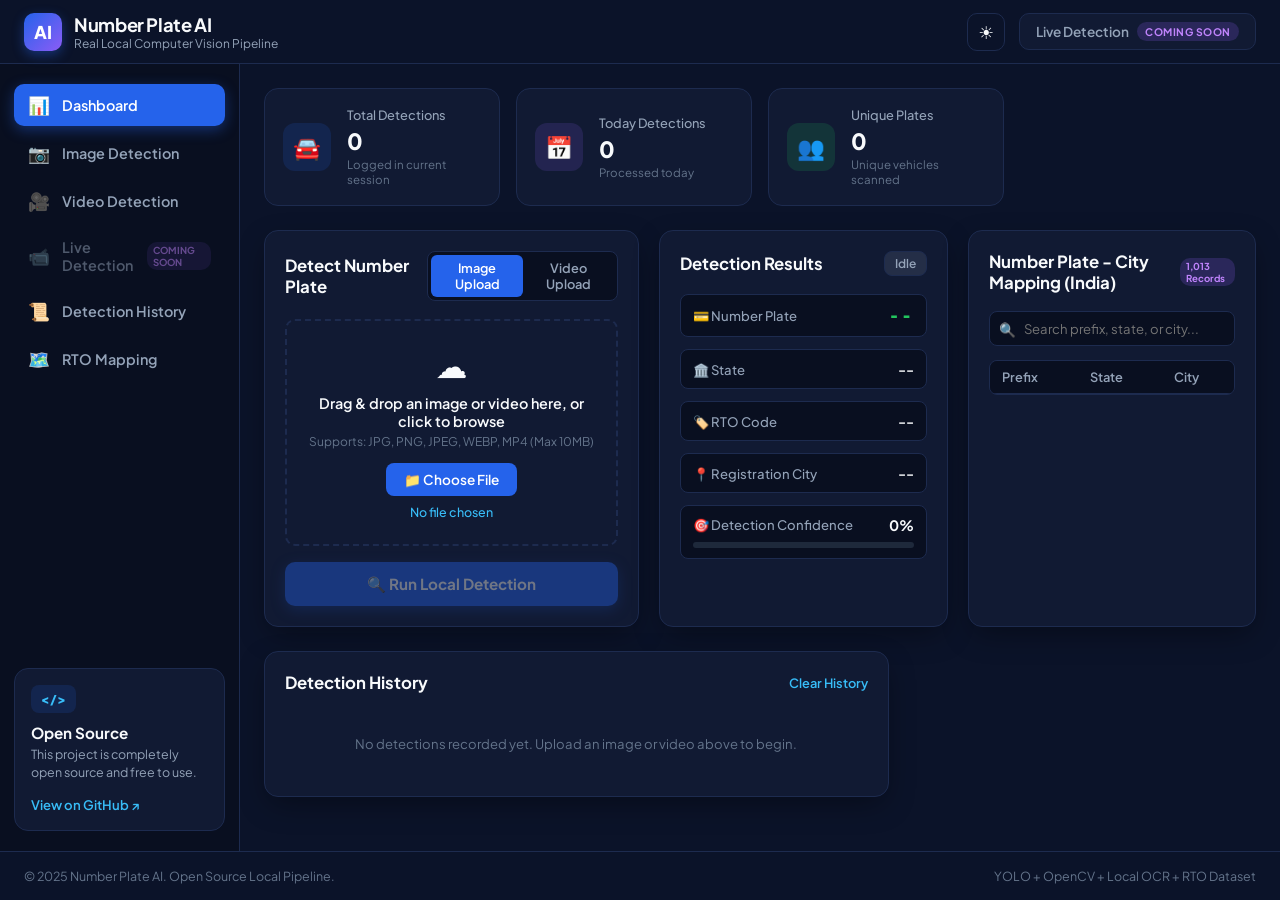
==== commit 46e7f995: "Fix all audit issues: implement multi-tier local OCR, multi-plate result cards, and dynamic 1013 RTO" ====
--- a/frontend/index.html
+++ b/frontend/index.html
@@ -17,7 +17,7 @@
       <div class="logo-box">AI</div>
       <div class="brand-text">
         <span class="brand-title">Number Plate AI</span>
-        <span class="brand-subtitle">Real Computer Vision Pipeline</span>
+        <span class="brand-subtitle">Real Local Computer Vision Pipeline</span>
       </div>
     </div>
     
@@ -149,50 +149,53 @@
           </button>
         </div>
 
-        <!-- Middle: Detection Result Card (Derived Terms Only) -->
+        <!-- Middle: Dynamic Detection Results List (Supports Multiple Plates) -->
         <div class="card result-card">
           <div class="card-header">
-            <h3>Detection Result</h3>
+            <h3>Detection Results</h3>
             <span class="badge-idle" id="resultStatusBadge">Idle</span>
           </div>
 
-          <div class="result-details">
-            <div class="detail-row highlight-row">
-              <span class="detail-label">💳 Number Plate</span>
-              <span class="detail-val plate-green" id="resPlateText">--</span>
-            </div>
-
-            <div class="detail-row">
-              <span class="detail-label">🏛️ State</span>
-              <span class="detail-val" id="resState">--</span>
-            </div>
-
-            <div class="detail-row">
-              <span class="detail-label">🏷️ RTO Code</span>
-              <span class="detail-val" id="resRtoCode">--</span>
-            </div>
-
-            <div class="detail-row">
-              <span class="detail-label">📍 Registration City</span>
-              <span class="detail-val" id="resCity">--</span>
-            </div>
-
-            <div class="detail-row flex-col">
-              <div class="flex-between">
-                <span class="detail-label">🎯 Detection Confidence</span>
-                <span class="detail-val bold" id="resConfidence">0%</span>
-              </div>
-              <div class="progress-bar-bg">
-                <div class="progress-bar-fill" id="confProgressBar" style="width: 0%;"></div>
-              </div>
-            </div>
-          </div>
-        </div>
-
-        <!-- Right: Indian RTO Mapping Dataset Card (Reference Only) -->
+          <div id="resultCardsList" class="result-cards-container">
+            <div class="result-details">
+              <div class="detail-row highlight-row">
+                <span class="detail-label">💳 Number Plate</span>
+                <span class="detail-val plate-green" id="resPlateText">--</span>
+              </div>
+
+              <div class="detail-row">
+                <span class="detail-label">🏛️ State</span>
+                <span class="detail-val" id="resState">--</span>
+              </div>
+
+              <div class="detail-row">
+                <span class="detail-label">🏷️ RTO Code</span>
+                <span class="detail-val" id="resRtoCode">--</span>
+              </div>
+
+              <div class="detail-row">
+                <span class="detail-label">📍 Registration City</span>
+                <span class="detail-val" id="resCity">--</span>
+              </div>
+
+              <div class="detail-row flex-col">
+                <div class="flex-between">
+                  <span class="detail-label">🎯 Detection Confidence</span>
+                  <span class="detail-val bold" id="resConfidence">0%</span>
+                </div>
+                <div class="progress-bar-bg">
+                  <div class="progress-bar-fill" id="confProgressBar" style="width: 0%;"></div>
+                </div>
+              </div>
+            </div>
+          </div>
+        </div>
+
+        <!-- Right: Indian RTO Mapping Dataset Card (Dynamic Table) -->
         <div class="card rto-card">
           <div class="card-header">
             <h3>Number Plate - City Mapping (India)</h3>
+            <span class="badge-purple-sm" id="rtoRecordCountBadge">1,013 Records</span>
           </div>
 
           <div class="search-box">
@@ -210,46 +213,7 @@
                 </tr>
               </thead>
               <tbody id="rtoTableBody">
-                <tr>
-                  <td class="bold-text">MP09</td>
-                  <td>Madhya Pradesh</td>
-                  <td>Indore</td>
-                </tr>
-                <tr>
-                  <td class="bold-text">MP04</td>
-                  <td>Madhya Pradesh</td>
-                  <td>Bhopal</td>
-                </tr>
-                <tr>
-                  <td class="bold-text">MH12</td>
-                  <td>Maharashtra</td>
-                  <td>Pune</td>
-                </tr>
-                <tr>
-                  <td class="bold-text">RJ14</td>
-                  <td>Rajasthan</td>
-                  <td>Jaipur</td>
-                </tr>
-                <tr>
-                  <td class="bold-text">DL08</td>
-                  <td>Delhi</td>
-                  <td>New Delhi</td>
-                </tr>
-                <tr>
-                  <td class="bold-text">UP32</td>
-                  <td>Uttar Pradesh</td>
-                  <td>Lucknow</td>
-                </tr>
-                <tr>
-                  <td class="bold-text">KA03</td>
-                  <td>Karnataka</td>
-                  <td>Bengaluru East</td>
-                </tr>
-                <tr>
-                  <td class="bold-text">HR26</td>
-                  <td>Haryana</td>
-                  <td>Gurugram</td>
-                </tr>
+                <!-- Dynamically populated from /rto-dataset API -->
               </tbody>
             </table>
           </div>
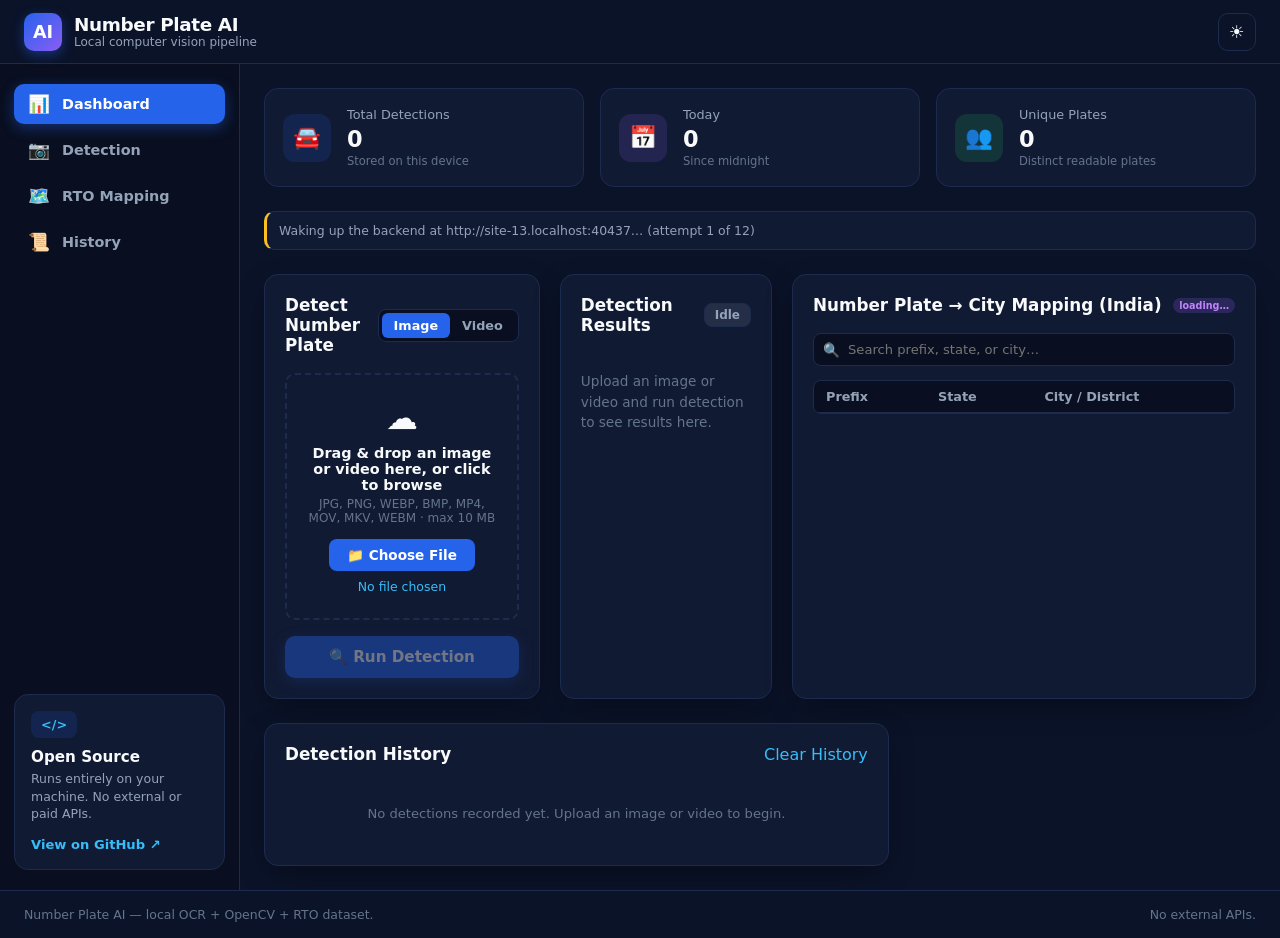
==== commit d27d5bca: "Rework ANPR pipeline; add Render + Pages deploy config" ====
--- a/frontend/index.html
+++ b/frontend/index.html
@@ -3,93 +3,71 @@
 <head>
   <meta charset="UTF-8">
   <meta name="viewport" content="width=device-width, initial-scale=1.0">
-  <title>Number Plate AI - Open Source License Plate Recognition</title>
+  <title>Number Plate AI - Local License Plate Recognition</title>
   <link rel="stylesheet" href="style.css">
-  <link rel="preconnect" href="https://fonts.googleapis.com">
-  <link rel="preconnect" href="https://fonts.gstatic.com" crossorigin>
-  <link href="https://fonts.googleapis.com/css2?family=Plus+Jakarta+Sans:wght@400;500;600;700;800&display=swap" rel="stylesheet">
 </head>
 <body class="dark-theme">
 
-  <!-- Top Navigation Header -->
   <header class="top-nav">
     <div class="brand">
       <div class="logo-box">AI</div>
       <div class="brand-text">
         <span class="brand-title">Number Plate AI</span>
-        <span class="brand-subtitle">Real Local Computer Vision Pipeline</span>
+        <span class="brand-subtitle">Local computer vision pipeline</span>
       </div>
     </div>
-    
+
     <div class="top-actions">
-      <button class="icon-btn" id="themeToggleBtn" title="Toggle Theme">
-        ☀️
-      </button>
-      <button class="live-btn disabled-btn" title="Live Camera Feed">
-        Live Detection <span class="badge-purple">COMING SOON</span>
-      </button>
+      <button class="icon-btn" id="themeToggleBtn" title="Toggle theme" aria-label="Toggle theme">☀️</button>
     </div>
   </header>
 
   <div class="app-layout">
-    
-    <!-- Sidebar Navigation -->
+
     <aside class="sidebar">
-      <nav class="nav-menu">
-        <a href="#dashboard" class="nav-item active" data-tab="dashboard">
-          <span class="nav-icon">📊</span> Dashboard
+      <nav class="nav-menu" aria-label="Sections">
+        <a href="#statsSection" class="nav-item active" data-target="statsSection">
+          <span class="nav-icon">📊</span> <span class="nav-text">Dashboard</span>
         </a>
-        <a href="#image-detection" class="nav-item" data-tab="image">
-          <span class="nav-icon">📷</span> Image Detection
+        <a href="#detectSection" class="nav-item" data-target="detectSection">
+          <span class="nav-icon">📷</span> <span class="nav-text">Detection</span>
         </a>
-        <a href="#video-detection" class="nav-item" data-tab="video">
-          <span class="nav-icon">🎥</span> Video Detection
+        <a href="#rtoSection" class="nav-item" data-target="rtoSection">
+          <span class="nav-icon">🗺️</span> <span class="nav-text">RTO Mapping</span>
         </a>
-        <a href="#live-detection" class="nav-item disabled-link">
-          <span class="nav-icon">📹</span> Live Detection <span class="badge-purple-sm">COMING SOON</span>
-        </a>
-        <a href="#history" class="nav-item" data-tab="history">
-          <span class="nav-icon">📜</span> Detection History
-        </a>
-        <a href="#rto-mapping" class="nav-item" data-tab="rto">
-          <span class="nav-icon">🗺️</span> RTO Mapping
+        <a href="#historySection" class="nav-item" data-target="historySection">
+          <span class="nav-icon">📜</span> <span class="nav-text">History</span>
         </a>
       </nav>
 
       <div class="sidebar-card">
         <div class="code-icon">&lt;/&gt;</div>
         <h4>Open Source</h4>
-        <p>This project is completely open source and free to use.</p>
-        <a href="https://github.com/abhinishtiwari/Number-Plate-Detection-Using-Computer-Vision-.git" target="_blank" class="github-link">
-          View on GitHub ↗
-        </a>
+        <p>Runs entirely on your machine. No external or paid APIs.</p>
+        <a href="https://github.com/abhinishtiwari/Number-Plate-Detection-Using-Computer-Vision-.git"
+           target="_blank" rel="noopener noreferrer" class="github-link">View on GitHub ↗</a>
       </div>
     </aside>
 
-    <!-- Main Content Dashboard -->
     <main class="main-content">
 
-      <!-- Top Stats Cards Grid -->
-      <section class="stats-grid">
+      <!-- Statistics, all computed from stored detections -->
+      <section class="stats-grid" id="statsSection">
         <div class="stat-card">
           <div class="stat-icon icon-blue">🚘</div>
           <div class="stat-info">
             <span class="stat-label">Total Detections</span>
-            <div class="stat-val-row">
-              <span class="stat-value" id="totalDetectionsVal">0</span>
-            </div>
-            <span class="stat-sub">Logged in current session</span>
+            <span class="stat-value" id="totalDetectionsVal">0</span>
+            <span class="stat-sub">Stored on this device</span>
           </div>
         </div>
 
         <div class="stat-card">
           <div class="stat-icon icon-purple">📅</div>
           <div class="stat-info">
-            <span class="stat-label">Today Detections</span>
-            <div class="stat-val-row">
-              <span class="stat-value" id="todayDetectionsVal">0</span>
-            </div>
-            <span class="stat-sub">Processed today</span>
+            <span class="stat-label">Today</span>
+            <span class="stat-value" id="todayDetectionsVal">0</span>
+            <span class="stat-sub">Since midnight</span>
           </div>
         </div>
 
@@ -97,155 +75,103 @@
           <div class="stat-icon icon-green">👥</div>
           <div class="stat-info">
             <span class="stat-label">Unique Plates</span>
-            <div class="stat-val-row">
-              <span class="stat-value" id="uniqueVehiclesVal">0</span>
-            </div>
-            <span class="stat-sub">Unique vehicles scanned</span>
+            <span class="stat-value" id="uniqueVehiclesVal">0</span>
+            <span class="stat-sub">Distinct readable plates</span>
           </div>
         </div>
       </section>
 
-      <!-- Center Detection Section -->
-      <section class="dashboard-grid">
-        
-        <!-- Left: Upload & Detection Card -->
+      <p id="engineStatus" class="engine-status hidden" role="status"></p>
+
+      <section class="dashboard-grid" id="detectSection">
+
         <div class="card detect-card">
           <div class="card-header">
             <h3>Detect Number Plate</h3>
             <div class="tab-pills">
-              <button class="pill-btn active" id="tabImageUpload">Image Upload</button>
-              <button class="pill-btn" id="tabVideoUpload">Video Upload</button>
+              <button class="pill-btn active" id="tabImageUpload" type="button">Image</button>
+              <button class="pill-btn" id="tabVideoUpload" type="button">Video</button>
             </div>
           </div>
 
-          <!-- Image Upload Area -->
           <div class="upload-box" id="dropZone">
             <div class="upload-icon-cloud">☁️</div>
-            <p class="drop-text">Drag & drop an image or video here, or click to browse</p>
-            <p class="drop-subtext">Supports: JPG, PNG, JPEG, WEBP, MP4 (Max 10MB)</p>
-            
-            <label for="fileInput" class="btn-choose">
-              📁 Choose File
-            </label>
+            <p class="drop-text">Drag &amp; drop an image or video here, or click to browse</p>
+            <p class="drop-subtext">JPG, PNG, WEBP, BMP, MP4, MOV, MKV, WEBM · max 10 MB</p>
+
+            <label for="fileInput" class="btn-choose">📁 Choose File</label>
             <input type="file" id="fileInput" accept="image/*,video/*">
-            <input type="file" id="videoInput" accept="video/*" style="display:none;">
             <span class="selected-name" id="fileNameDisplay">No file chosen</span>
           </div>
 
-          <!-- Detection Status Indicator -->
           <div id="statusBox" class="status-banner hidden">
             <div id="spinner" class="spinner-sm hidden"></div>
-            <span id="statusMessage">Checking server connection...</span>
+            <span id="statusMessage"></span>
           </div>
 
-          <!-- Media Preview & Canvas -->
           <div class="preview-container hidden" id="previewContainer">
             <canvas id="resultCanvas"></canvas>
-            <video id="videoPreview" controls class="hidden"></video>
+            <video id="videoPreview" controls playsinline class="hidden"></video>
           </div>
 
-          <button id="detectBtn" class="btn-primary-full" disabled>
-            🔍 Run Local Detection
+          <button id="detectBtn" class="btn-primary-full" type="button" disabled>
+            🔍 Run Detection
           </button>
         </div>
 
-        <!-- Middle: Dynamic Detection Results List (Supports Multiple Plates) -->
         <div class="card result-card">
           <div class="card-header">
             <h3>Detection Results</h3>
             <span class="badge-idle" id="resultStatusBadge">Idle</span>
           </div>
-
-          <div id="resultCardsList" class="result-cards-container">
-            <div class="result-details">
-              <div class="detail-row highlight-row">
-                <span class="detail-label">💳 Number Plate</span>
-                <span class="detail-val plate-green" id="resPlateText">--</span>
-              </div>
-
-              <div class="detail-row">
-                <span class="detail-label">🏛️ State</span>
-                <span class="detail-val" id="resState">--</span>
-              </div>
-
-              <div class="detail-row">
-                <span class="detail-label">🏷️ RTO Code</span>
-                <span class="detail-val" id="resRtoCode">--</span>
-              </div>
-
-              <div class="detail-row">
-                <span class="detail-label">📍 Registration City</span>
-                <span class="detail-val" id="resCity">--</span>
-              </div>
-
-              <div class="detail-row flex-col">
-                <div class="flex-between">
-                  <span class="detail-label">🎯 Detection Confidence</span>
-                  <span class="detail-val bold" id="resConfidence">0%</span>
-                </div>
-                <div class="progress-bar-bg">
-                  <div class="progress-bar-fill" id="confProgressBar" style="width: 0%;"></div>
-                </div>
-              </div>
-            </div>
-          </div>
+          <!-- Filled by script.js from the /detect response -->
+          <div id="resultCardsList" class="result-cards-container"></div>
         </div>
 
-        <!-- Right: Indian RTO Mapping Dataset Card (Dynamic Table) -->
-        <div class="card rto-card">
+        <div class="card rto-card" id="rtoSection">
           <div class="card-header">
-            <h3>Number Plate - City Mapping (India)</h3>
-            <span class="badge-purple-sm" id="rtoRecordCountBadge">1,013 Records</span>
+            <h3>Number Plate → City Mapping (India)</h3>
+            <span class="badge-purple-sm" id="rtoRecordCountBadge">loading…</span>
           </div>
 
           <div class="search-box">
-            <input type="text" id="rtoSearchInput" placeholder="Search prefix, state, or city...">
+            <input type="text" id="rtoSearchInput" placeholder="Search prefix, state, or city…"
+                   aria-label="Search the RTO dataset">
             <span class="search-icon">🔍</span>
           </div>
 
           <div class="table-wrapper">
             <table class="rto-table">
               <thead>
-                <tr>
-                  <th>Prefix</th>
-                  <th>State</th>
-                  <th>City</th>
-                </tr>
+                <tr><th>Prefix</th><th>State</th><th>City / District</th></tr>
               </thead>
-              <tbody id="rtoTableBody">
-                <!-- Dynamically populated from /rto-dataset API -->
-              </tbody>
+              <tbody id="rtoTableBody"></tbody>
             </table>
           </div>
+          <span class="detail-note" id="rtoResultCount"></span>
         </div>
       </section>
 
-      <!-- Bottom History Grid -->
-      <section class="bottom-grid">
+      <section class="bottom-grid" id="historySection">
         <div class="card recent-card">
           <div class="card-header">
             <h3>Detection History</h3>
-            <a href="#" class="link-sm" id="clearHistoryBtn">Clear History</a>
+            <button class="link-sm" id="clearHistoryBtn" type="button">Clear History</button>
           </div>
-
-          <div class="recent-list" id="recentDetectionsList">
-            <div class="empty-recent-msg" id="emptyRecentMsg">
-              <span>No detections recorded yet. Upload an image or video above to begin.</span>
-            </div>
-          </div>
+          <div class="recent-list" id="recentDetectionsList"></div>
         </div>
       </section>
 
     </main>
-
   </div>
 
-  <!-- Footer -->
   <footer class="app-footer">
-    <span>© 2025 Number Plate AI. Open Source Local Pipeline.</span>
-    <span>YOLO + OpenCV + Local OCR + RTO Dataset</span>
+    <span>Number Plate AI — local OCR + OpenCV + RTO dataset.</span>
+    <span>No external APIs.</span>
   </footer>
 
+  <!-- config.js must load first: it sets the API base URL used by script.js -->
+  <script src="config.js"></script>
   <script src="script.js"></script>
 </body>
 </html>
--- a/frontend/style.css
+++ b/frontend/style.css
@@ -376,12 +376,6 @@
   color: var(--text-secondary);
   font-weight: 500;
   margin-bottom: 4px;
-}
-
-.stat-val-row {
-  display: flex;
-  align-items: center;
-  gap: 8px;
 }
 
 .stat-value {
@@ -873,3 +867,253 @@
     padding: 14px;
   }
 }
+
+/* ==========================================================================
+   Additions for the reworked dashboard
+   ========================================================================== */
+
+/* Status banner variants. The old markup passed a `type` that had no styles,
+   so errors looked identical to progress messages. */
+.status-banner.status-info {
+  border-left: 3px solid var(--accent-cyan);
+}
+
+.status-banner.status-success {
+  border-left: 3px solid var(--accent-green);
+}
+
+.status-banner.status-error {
+  border-left: 3px solid #f87171;
+  color: #fca5a5;
+}
+
+/* Pipeline / engine status line */
+.engine-status {
+  font-size: 0.78rem;
+  line-height: 1.4;
+  padding: 10px 12px;
+  border-radius: var(--radius-md);
+  background-color: var(--card-bg);
+  border: 1px solid var(--card-border);
+  color: var(--text-secondary);
+  word-break: break-word;
+}
+
+.engine-status.engine-good { border-left: 3px solid var(--accent-green); }
+.engine-status.engine-warn { border-left: 3px solid #fbbf24; }
+.engine-status.engine-bad  { border-left: 3px solid #f87171; color: #fca5a5; }
+
+/* Result badges */
+.badge-warn,
+.badge-error {
+  padding: 4px 10px;
+  border-radius: 999px;
+  font-size: 0.75rem;
+  font-weight: 600;
+}
+
+.badge-warn {
+  background-color: rgba(251, 191, 36, 0.18);
+  color: #fbbf24;
+}
+
+.badge-error {
+  background-color: rgba(248, 113, 113, 0.18);
+  color: #fca5a5;
+}
+
+/* Results list */
+.result-cards-container {
+  display: flex;
+  flex-direction: column;
+  gap: 14px;
+  max-height: 520px;
+  overflow-y: auto;
+}
+
+.result-placeholder {
+  font-size: 0.85rem;
+  color: var(--text-muted);
+  line-height: 1.5;
+  padding: 18px 0;
+}
+
+.result-details.stacked {
+  border-top: 1px solid var(--card-border);
+  padding-top: 14px;
+}
+
+.detail-note {
+  font-size: 0.72rem;
+  color: var(--text-muted);
+  line-height: 1.4;
+}
+
+.muted {
+  color: var(--text-muted);
+  font-weight: 500;
+}
+
+.recent-badge-img.muted {
+  opacity: 0.55;
+}
+
+/* Small inline tags used for "unverified format" / "n char fix" */
+.tag {
+  display: inline-block;
+  margin-left: 6px;
+  padding: 2px 7px;
+  border-radius: 999px;
+  font-size: 0.66rem;
+  font-weight: 600;
+  background-color: rgba(148, 163, 184, 0.18);
+  color: var(--text-secondary);
+  vertical-align: middle;
+}
+
+.tag-warn {
+  background-color: rgba(251, 191, 36, 0.18);
+  color: #fbbf24;
+}
+
+/* Button that looks like a link (video seek, clear history) */
+.link-btn,
+button.link-sm {
+  background: none;
+  border: none;
+  padding: 0;
+  cursor: pointer;
+  font: inherit;
+  color: var(--accent-cyan);
+  text-align: left;
+}
+
+.link-btn {
+  font-size: 0.75rem;
+  text-decoration: underline;
+}
+
+.link-btn:hover,
+button.link-sm:hover {
+  filter: brightness(1.2);
+}
+
+.table-empty {
+  padding: 16px 12px;
+  text-align: center;
+  color: var(--text-muted);
+  font-size: 0.8rem;
+}
+
+/* Focus visibility for keyboard users */
+:focus-visible {
+  outline: 2px solid var(--accent-cyan);
+  outline-offset: 2px;
+}
+
+/* --------------------------------------------------------------------------
+   Responsive fixes
+   -------------------------------------------------------------------------- */
+
+/* The stats grid only ever holds three cards, so four columns left a gap. */
+.stats-grid {
+  grid-template-columns: repeat(3, 1fr);
+}
+
+/* Long city names used to overflow the card because only overflow-y was set. */
+.table-wrapper {
+  overflow-x: auto;
+  -webkit-overflow-scrolling: touch;
+}
+
+.rto-table {
+  min-width: 420px;
+}
+
+@media (max-width: 1200px) {
+  .dashboard-grid {
+    grid-template-columns: 1fr 1fr;
+  }
+}
+
+@media (max-width: 1024px) {
+  .stats-grid {
+    grid-template-columns: repeat(2, 1fr);
+  }
+
+  .dashboard-grid {
+    grid-template-columns: 1fr;
+  }
+}
+
+/* Tablets and phones: the sidebar becomes a horizontal strip so the
+   navigation stays reachable instead of eating a column of screen space. */
+@media (max-width: 768px) {
+  .app-layout {
+    flex-direction: column;
+  }
+
+  .sidebar {
+    width: 100%;
+    flex-direction: row;
+    align-items: center;
+    overflow-x: auto;
+    padding: 10px 12px;
+    border-right: none;
+    border-bottom: 1px solid var(--card-border);
+  }
+
+  .nav-menu {
+    flex-direction: row;
+    gap: 8px;
+  }
+
+  .sidebar .nav-item {
+    white-space: nowrap;
+    justify-content: center;
+  }
+
+  .sidebar .nav-item .nav-text {
+    display: none;
+  }
+
+  .sidebar-card {
+    display: none;
+  }
+
+  .result-cards-container {
+    max-height: none;
+  }
+}
+
+@media (max-width: 640px) {
+  .stats-grid {
+    grid-template-columns: 1fr;
+  }
+
+  .top-nav {
+    padding: 0 14px;
+  }
+
+  .brand-subtitle {
+    display: none;
+  }
+
+  .main-content {
+    padding: 14px;
+  }
+
+  .card {
+    padding: 14px;
+  }
+
+  .card-header {
+    flex-wrap: wrap;
+    gap: 8px;
+  }
+
+  .detail-row {
+    flex-wrap: wrap;
+    gap: 4px;
+  }
+}
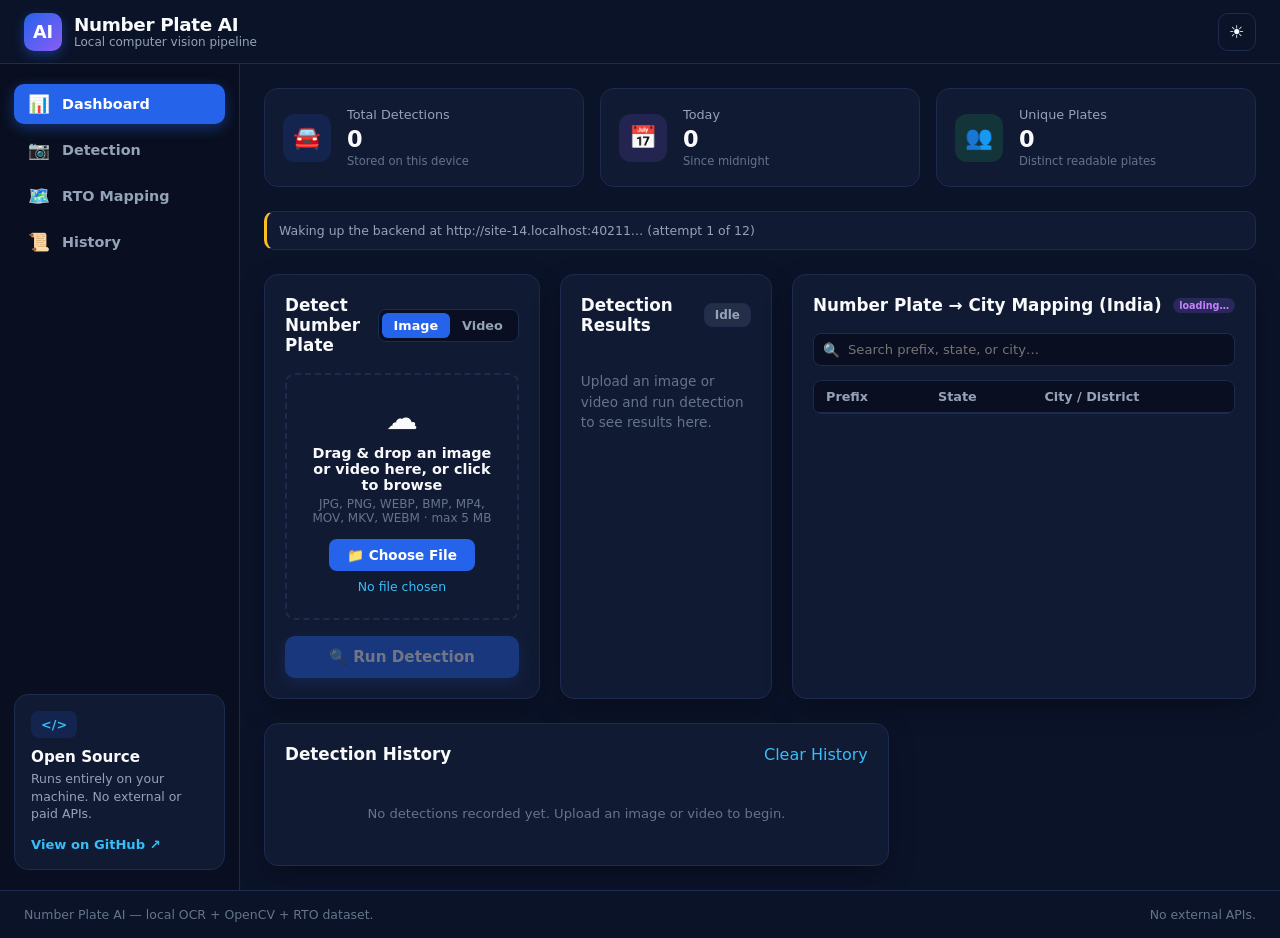
==== commit 4c62a422: "fix: resolve 502 by reducing memory usage on Render free tier - Switch to gunicorn with 120s timeout" ====
--- a/frontend/index.html
+++ b/frontend/index.html
@@ -97,7 +97,7 @@
           <div class="upload-box" id="dropZone">
             <div class="upload-icon-cloud">☁️</div>
             <p class="drop-text">Drag &amp; drop an image or video here, or click to browse</p>
-            <p class="drop-subtext">JPG, PNG, WEBP, BMP, MP4, MOV, MKV, WEBM · max 10 MB</p>
+            <p class="drop-subtext">JPG, PNG, WEBP, BMP, MP4, MOV, MKV, WEBM · max 5 MB</p>
 
             <label for="fileInput" class="btn-choose">📁 Choose File</label>
             <input type="file" id="fileInput" accept="image/*,video/*">
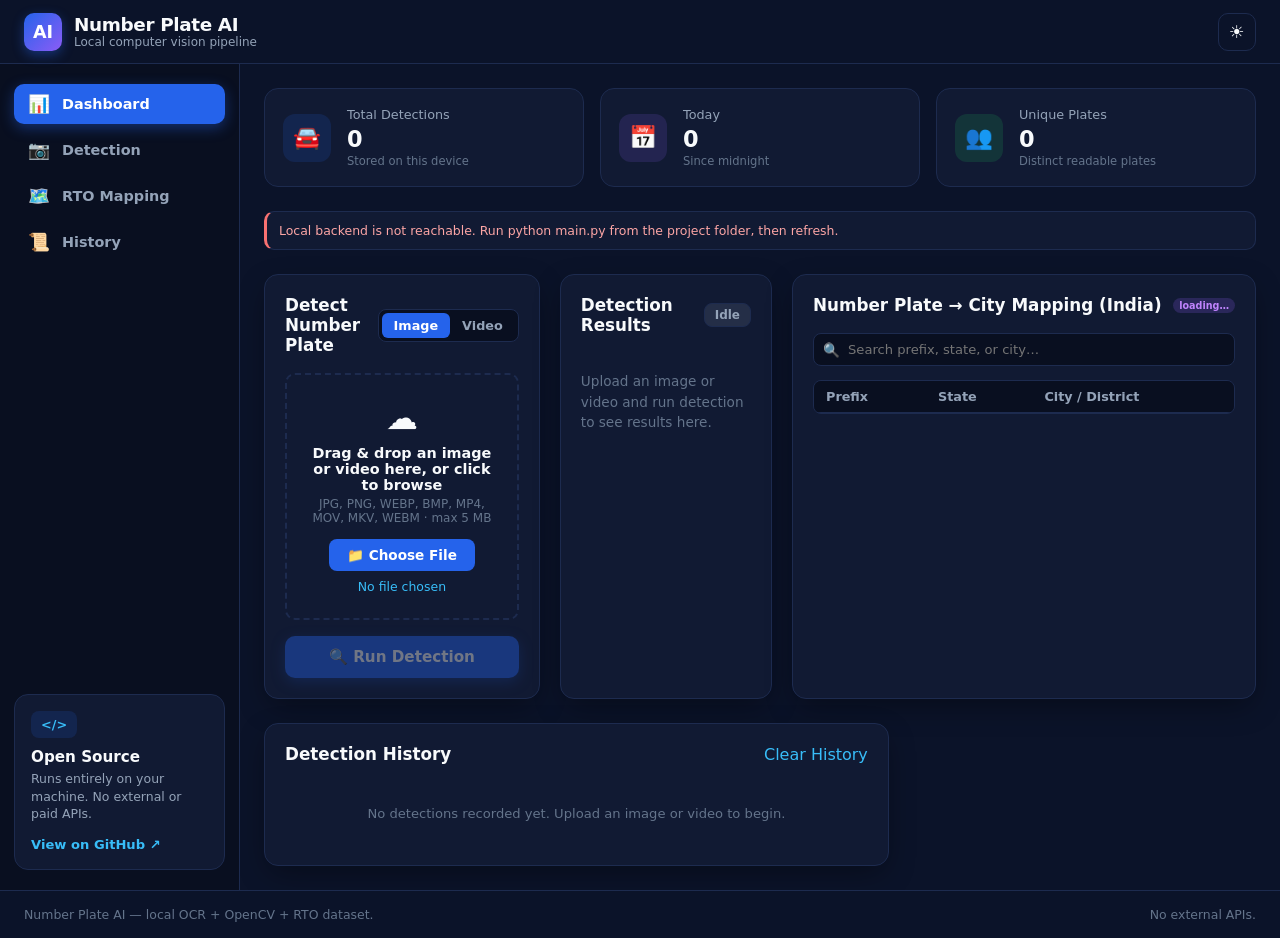
==== commit 512dac09: "v2.1.0 - Improve OCR and Render deployment" ====
--- a/frontend/index.html
+++ b/frontend/index.html
@@ -170,8 +170,6 @@
     <span>No external APIs.</span>
   </footer>
 
-  <!-- config.js must load first: it sets the API base URL used by script.js -->
-  <script src="config.js"></script>
   <script src="script.js"></script>
 </body>
 </html>
